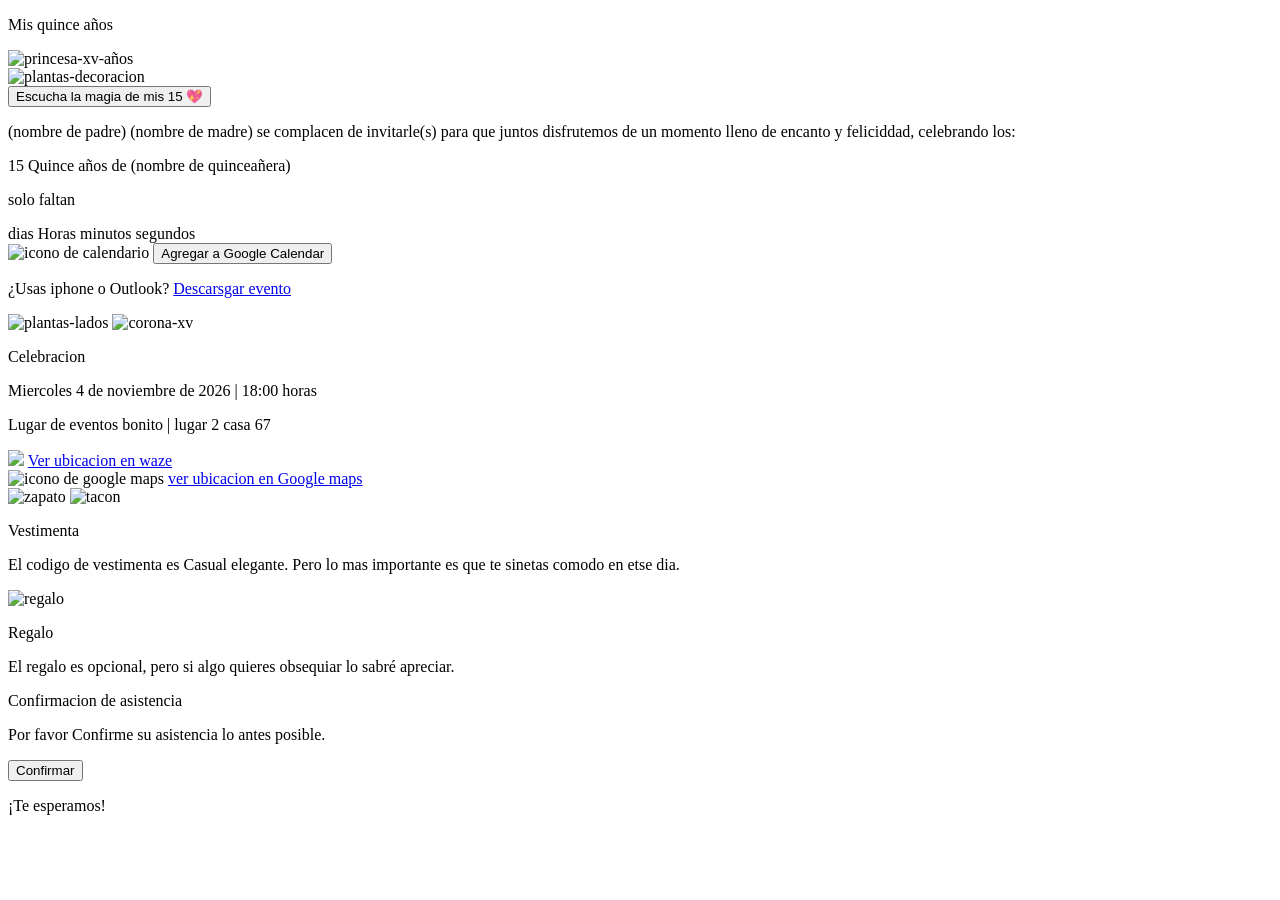
==== index.html @ 7b33ae93 "I created the HTML for the invitation" ====
<!DOCTYPE html>
<html lang="es">
  <head>
    <meta charset="UTF-8" />
    <meta name="viewport" content="width=device-width, initial-scale=1.0" />
    <link rel="stylesheet" href="style.css" />
    <title>XV años Ruby</title>
  </head>
  <body>
    <section class="sec-1">
      <p>Mis quince años</p>
      <div class="princesa-fondo">
        <img
          class="princesa"
          src="decoracion/princesa.png"
          alt="princesa-xv-años"
        />
      </div>
      <div class="plantas-sec1">
        <img
          class="planta"
          src="decoracion/plantas.png"
          alt="plantas-decoracion"
        />
      </div>

      <div class="audio">
        <audio id="audio">
          <source src="musica/audio-xv.mp3" type="audio/mpeg" />
          Tu navegador no soporta audio.
        </audio>
      </div>

      <div class="boton-audio">
        <button id="playBtn" type="button">
          Escucha la magia de mis 15 💖
        </button>
      </div>
      <div class="invitacion-texto">
        <p>
          (nombre de padre) (nombre de madre) se complacen de invitarle(s) para
          que juntos disfrutemos de un momento lleno de encanto y feliciddad,
          celebrando los:
        </p>
        <span class="numero-quince">15</span>
        <span class="texto-15">Quince años de</span>
        <span class="nombre-15">(nombre de quinceañera)</span>
      </div>
    </section>

    <section class="sec-2">
      <div id="contador">
        <p id="text-contador">solo faltan</p>
        <span id="dias"></span>dias <span id="horas"></span>Horas
        <span id="minutos"></span>minutos <span id="segundos"></span>segundos
      </div>

      <div class="agendar-calendario">
        <img
          class="icono-calendario"
          src="iconos/calendario.png"
          alt="icono de calendario"
        />
        <button id="googleBtn">Agregar a Google Calendar</button>
        <p class="alternativa">
          ¿Usas iphone o Outlook?
          <a href="javascript:void(0)" id="icsLink">Descarsgar evento</a>
        </p>
      </div>
    </section>
    <section class="sec-3">
      <img
        class="plantas-decoracion-lados"
        src="decoracion/plantas-decoracion-lados.png"
        alt="plantas-lados"
      />
      <img class="corona-xv" src="decoracion/corona-xv.png" alt="corona-xv" />
      <p class="celebracion-text">Celebracion</p>
      <p class="fecha">Miercoles 4 de noviembre de 2026 | 18:00 horas</p>
      <p class="ubicacion">
        Lugar de eventos bonito |<span class="direccion"> lugar 2 casa 67</span>
      </p>
      <div class="boton-ver-waze">
        <img src="iconos/waze.png" icono-waze />
        <a
          href="https://ul.waze.com/ul?place=ChIJjQOkNgCniYURcY81-5Oy3-Y&ll=14.52145180%2C-90.56431440&navigate=yes&utm_campaign=default&utm_source=waze_website&utm_medium=lm_share_location"
          target="_blank"
          >Ver ubicacion en waze</a
        >
      </div>

      <div class="boton-ver-googlemaps">
        <img src="iconos/google-maps.png" alt="icono de google maps" />
        <a href="https://maps.app.goo.gl/mKpEXmutzBVSJcwZ9" target="_blank"
          >ver ubicacion en Google maps</a
        >
      </div>
    </section>
    <section class="sec-4">
      <img class="zapato" src="decoracion/zapato.png" alt="zapato" />
      <img class="tacon" src="decoracion/tacon.png" alt="tacon" />
      <div class="vestimenta">
        <p class="titulo-vestimenta">Vestimenta</p>
        <p class="codigo-vestimenta">
          El codigo de vestimenta es
          <span class="resaltar-vestimenta">Casual elegante.</span> Pero lo mas
          importante es que te sinetas comodo en etse dia.
        </p>
      </div>
    </section>
    <section class="sec-5">
      <img class="img-regalo" src="decoracion/regalo.png" alt="regalo" />
      <p class="titulo-regalo">Regalo</p>
      <p class="txt-regalo">
        El regalo es opcional, pero si algo quieres obsequiar lo sabré apreciar.
      </p>
    </section>
    <section class="sec-6">
      <p class="titulo-confirmacion">Confirmacion de asistencia</p>
      <p class="txt-confirmacion">
        Por favor Confirme su asistencia lo antes posible.
      </p>
      <button id="boton-confirmacion" type="submit">Confirmar</button>
    </section>
    <section class="sec-7">
      <p class="despedida">¡Te esperamos!</p>
    </section>
    <script src="script.js"></script>
  </body>
</html>
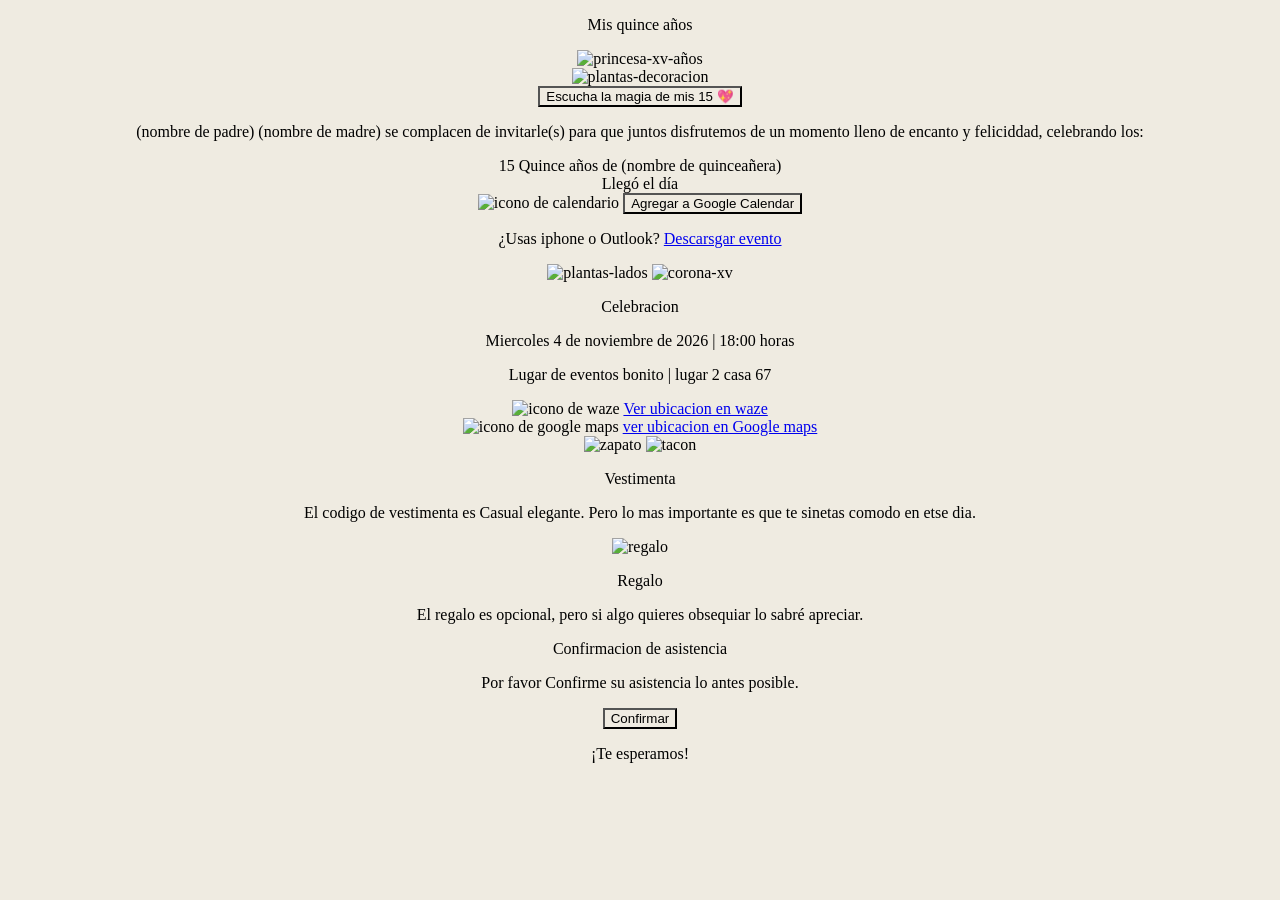
==== commit e0dacae9: "Move project to the root directory" ====
--- a/index.html
+++ b/index.html
@@ -26,7 +26,10 @@
 
       <div class="audio">
         <audio id="audio">
-          <source src="musica/audio-xv.mp3" type="audio/mpeg" />
+          <source
+            src="Invitacion-a-mis-15/"
+            type="audio/mpeg"
+          />
           Tu navegador no soporta audio.
         </audio>
       </div>
@@ -58,7 +61,7 @@
       <div class="agendar-calendario">
         <img
           class="icono-calendario"
-          src="iconos/calendario.png"
+          src="Invitacion-a-mis-15/iconos/calendario.png"
           alt="icono de calendario"
         />
         <button id="googleBtn">Agregar a Google Calendar</button>
@@ -81,7 +84,7 @@
         Lugar de eventos bonito |<span class="direccion"> lugar 2 casa 67</span>
       </p>
       <div class="boton-ver-waze">
-        <img src="iconos/waze.png" icono-waze />
+        <img src="Invitacion-a-mis-15/iconos/waze.png" alt="icono de waze" />
         <a
           href="https://ul.waze.com/ul?place=ChIJjQOkNgCniYURcY81-5Oy3-Y&ll=14.52145180%2C-90.56431440&navigate=yes&utm_campaign=default&utm_source=waze_website&utm_medium=lm_share_location"
           target="_blank"
@@ -90,7 +93,10 @@
       </div>
 
       <div class="boton-ver-googlemaps">
-        <img src="iconos/google-maps.png" alt="icono de google maps" />
+        <img
+          src="Invitacion-a-mis-15/iconos/google-maps.png"
+          alt="icono de google maps"
+        />
         <a href="https://maps.app.goo.gl/mKpEXmutzBVSJcwZ9" target="_blank"
           >ver ubicacion en Google maps</a
         >
--- a/style.css
+++ b/style.css
@@ -0,0 +1,24 @@
+* {
+  background-color: #efebe1;
+}
+.planta {
+  width: 300px;
+}
+.princesa {
+  width: 300px;
+}
+* {
+  text-align: center;
+}
+
+.icono-calendario {
+  width: 20px;
+}
+
+.plantas-decoracion-lados {
+  width: 300px;
+}
+
+.corona-xv {
+  width: 100px;
+}
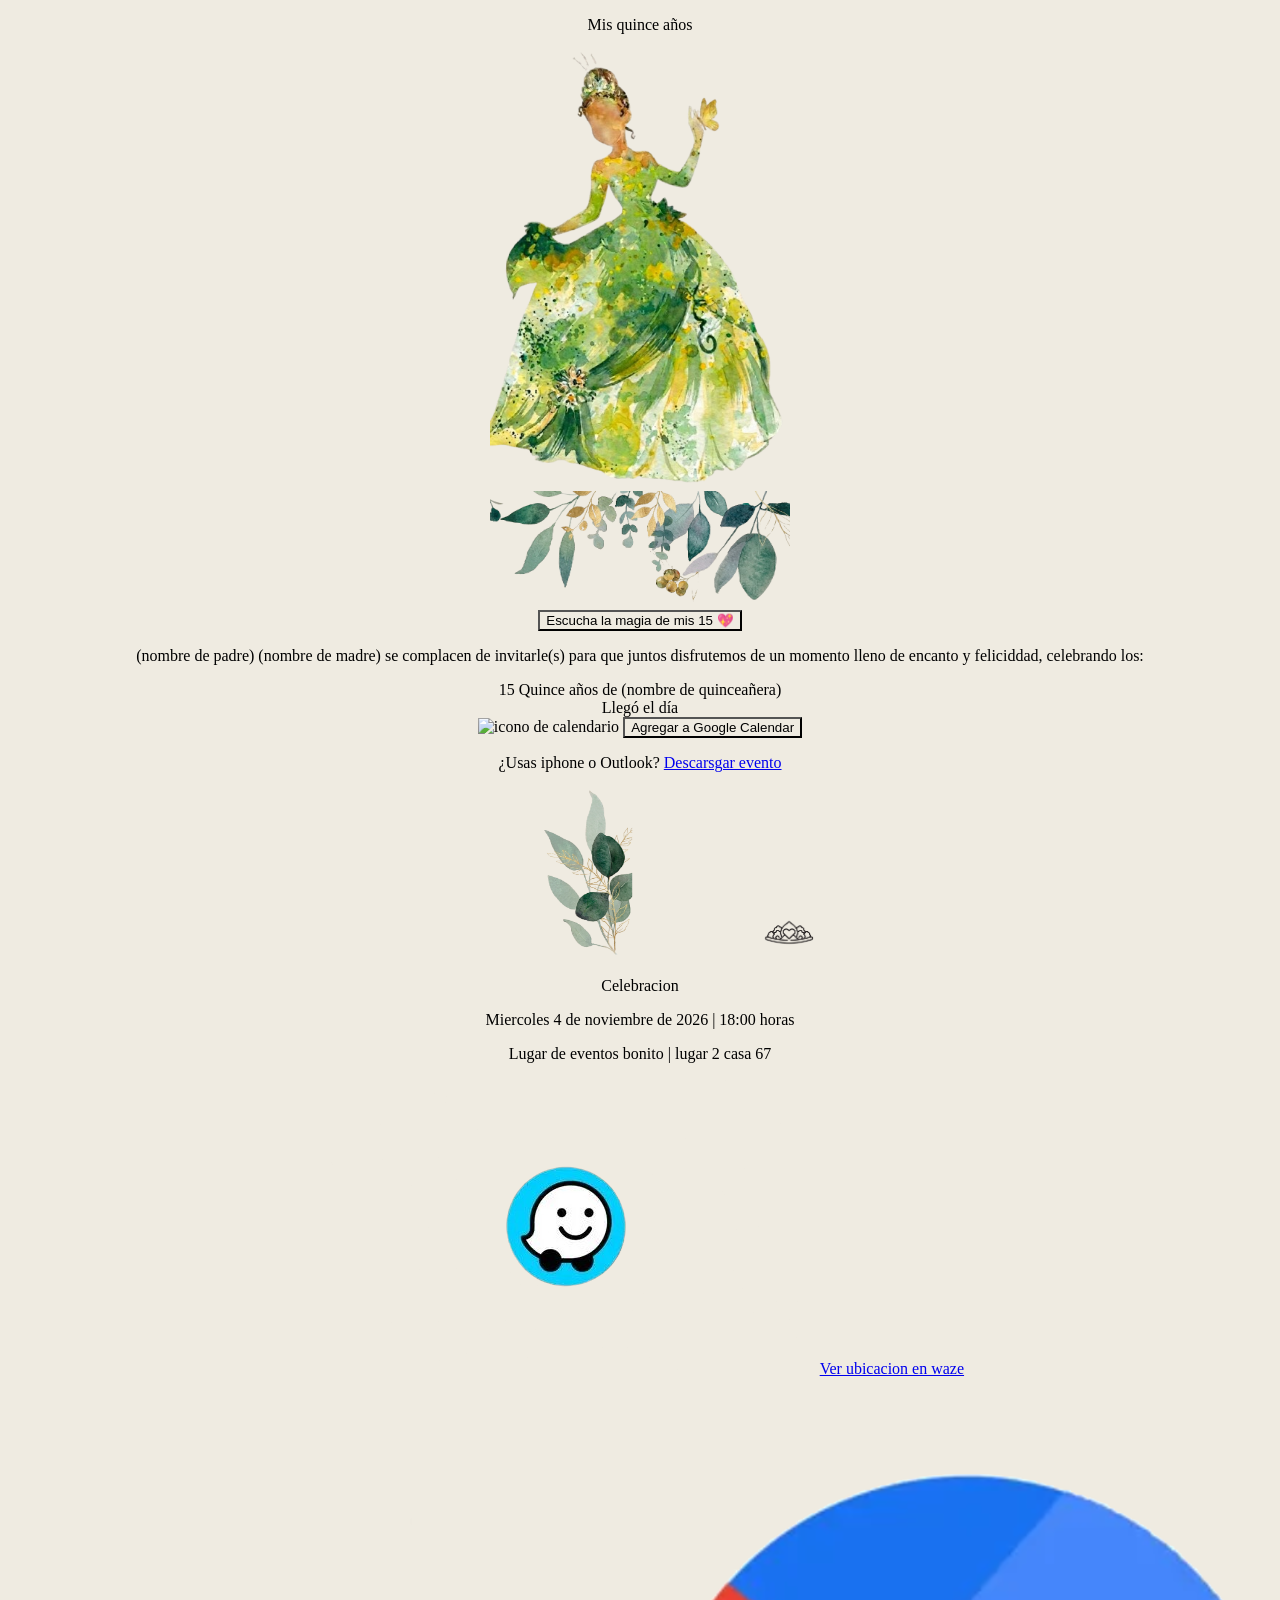
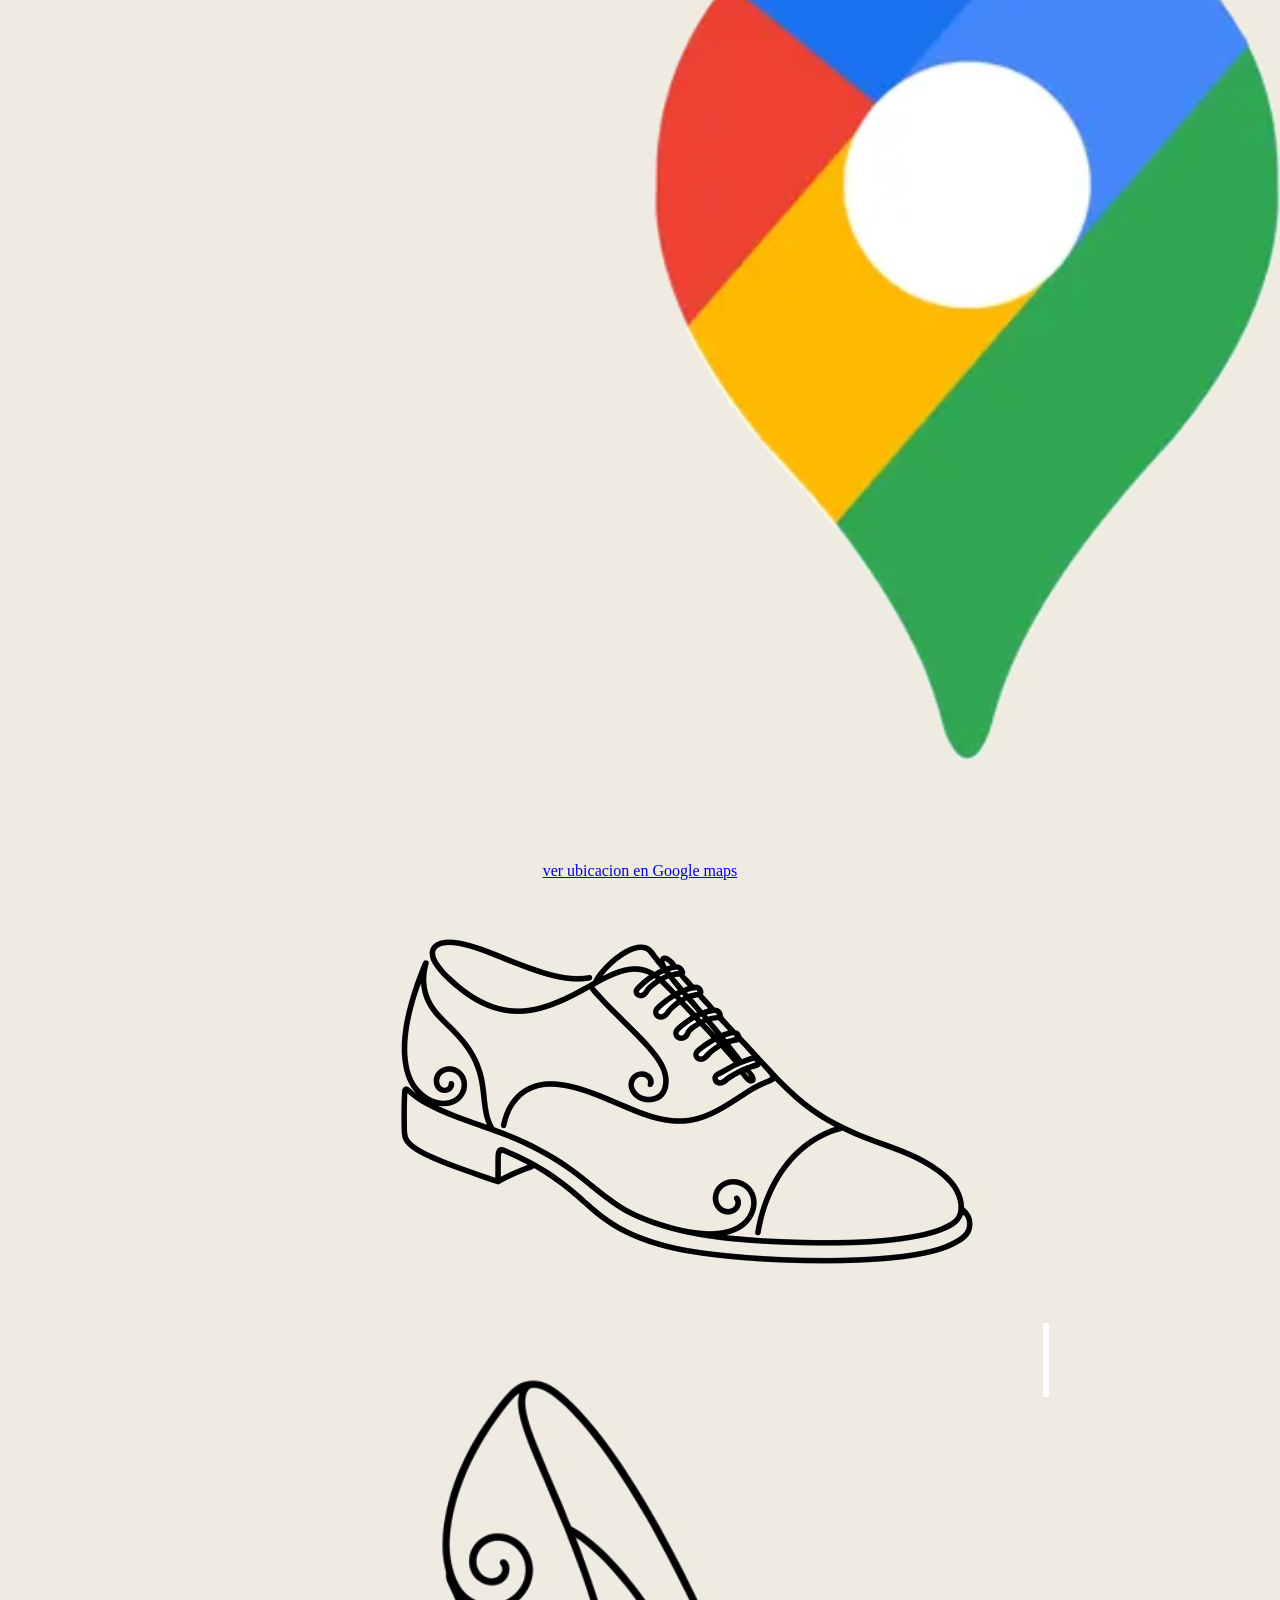
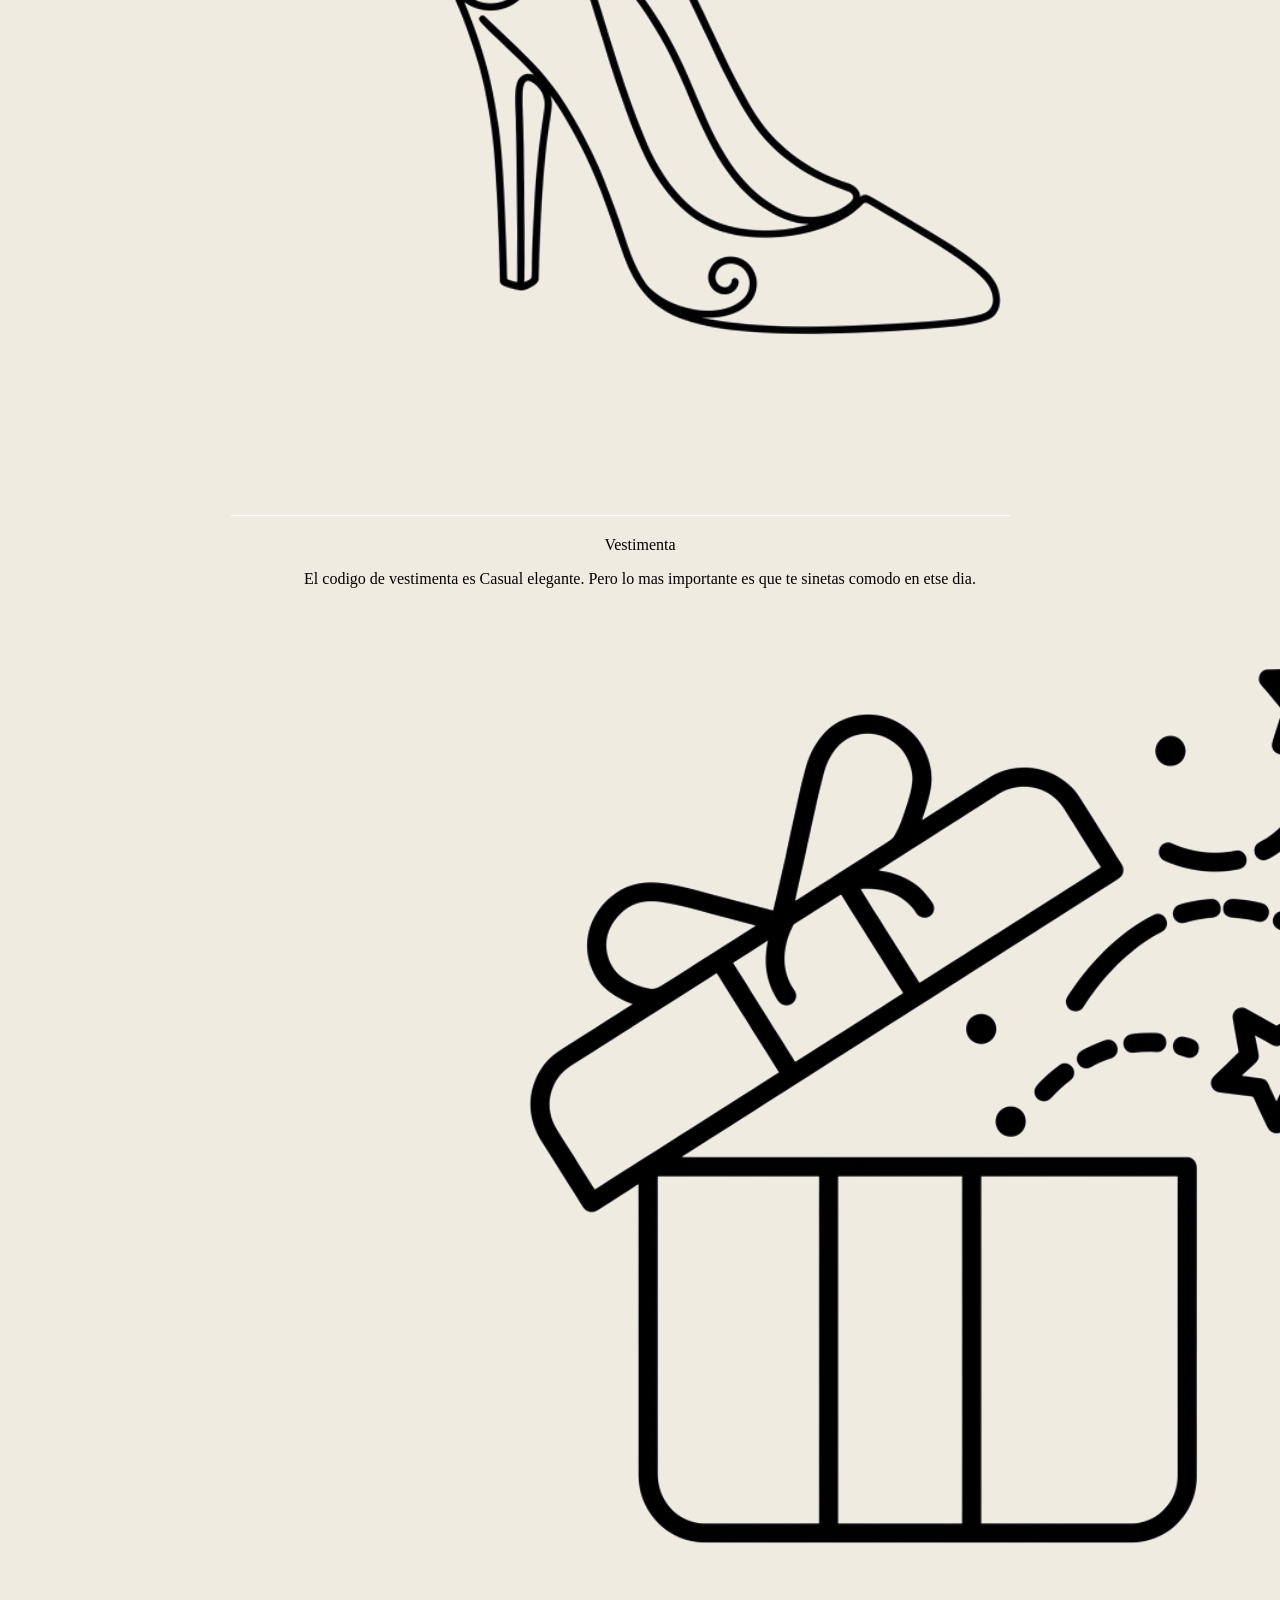
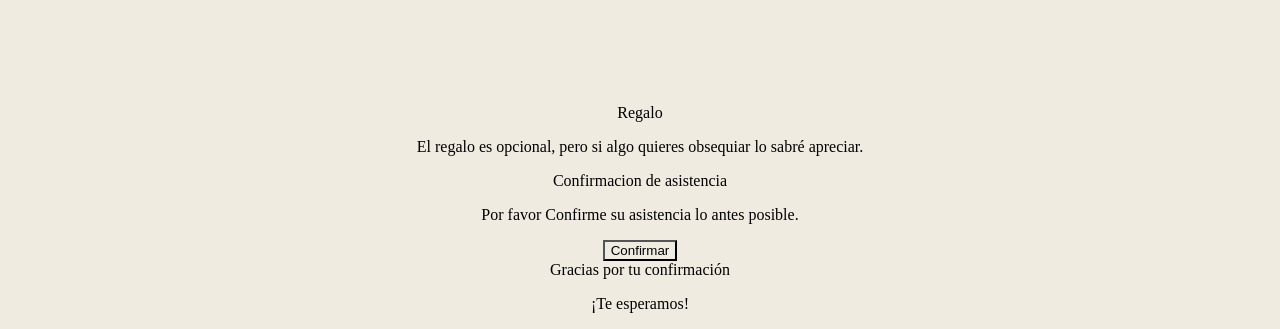
==== commit b21d06f2: "add Open Graph meta tags for social sharing preview" ====
--- a/index.html
+++ b/index.html
@@ -5,6 +5,20 @@
     <meta name="viewport" content="width=device-width, initial-scale=1.0" />
     <link rel="stylesheet" href="style.css" />
     <title>XV años Ruby</title>
+    <meta property="og:title" content="Mis 15 - Estás Invitado" />
+    <meta
+      property="og:description"
+      content="Acompáñame a celebrar este día especial. Confirma tu asistencia aquí."
+    />
+    <meta
+      property="og:image"
+      content="https://yimix-dev.github.io/Invitacion-a-mis-15/img/preview.jpg?v=1"
+    />
+    <meta
+      property="og:url"
+      content="https://yimix-dev.github.io/Invitacion-a-mis-15/"
+    />
+    <meta property="og:type" content="website" />
   </head>
   <body>
     <section class="sec-1">
@@ -12,24 +26,21 @@
       <div class="princesa-fondo">
         <img
           class="princesa"
-          src="decoracion/princesa.png"
+          src="img/decoracion/princesa.png"
           alt="princesa-xv-años"
         />
       </div>
       <div class="plantas-sec1">
         <img
           class="planta"
-          src="decoracion/plantas.png"
+          src="img/decoracion/plantas.png"
           alt="plantas-decoracion"
         />
       </div>
 
       <div class="audio">
         <audio id="audio">
-          <source
-            src="Invitacion-a-mis-15/"
-            type="audio/mpeg"
-          />
+          <source src="musica/audio-xv.mp3" type="audio/mpeg" />
           Tu navegador no soporta audio.
         </audio>
       </div>
@@ -61,7 +72,7 @@
       <div class="agendar-calendario">
         <img
           class="icono-calendario"
-          src="Invitacion-a-mis-15/iconos/calendario.png"
+          src|="img/iconos/calendario.png"
           alt="icono de calendario"
         />
         <button id="googleBtn">Agregar a Google Calendar</button>
@@ -74,17 +85,21 @@
     <section class="sec-3">
       <img
         class="plantas-decoracion-lados"
-        src="decoracion/plantas-decoracion-lados.png"
+        src="img/decoracion/plantas-decoracion-lados.png"
         alt="plantas-lados"
       />
-      <img class="corona-xv" src="decoracion/corona-xv.png" alt="corona-xv" />
+      <img
+        class="corona-xv"
+        src="img/decoracion/corona-xv.png"
+        alt="corona-xv"
+      />
       <p class="celebracion-text">Celebracion</p>
       <p class="fecha">Miercoles 4 de noviembre de 2026 | 18:00 horas</p>
       <p class="ubicacion">
         Lugar de eventos bonito |<span class="direccion"> lugar 2 casa 67</span>
       </p>
       <div class="boton-ver-waze">
-        <img src="Invitacion-a-mis-15/iconos/waze.png" alt="icono de waze" />
+        <img src="img/iconos/waze.png" alt="icono de waze" />
         <a
           href="https://ul.waze.com/ul?place=ChIJjQOkNgCniYURcY81-5Oy3-Y&ll=14.52145180%2C-90.56431440&navigate=yes&utm_campaign=default&utm_source=waze_website&utm_medium=lm_share_location"
           target="_blank"
@@ -93,18 +108,15 @@
       </div>
 
       <div class="boton-ver-googlemaps">
-        <img
-          src="Invitacion-a-mis-15/iconos/google-maps.png"
-          alt="icono de google maps"
-        />
+        <img src="img/iconos/google-maps.png" alt="icono de google maps" />
         <a href="https://maps.app.goo.gl/mKpEXmutzBVSJcwZ9" target="_blank"
           >ver ubicacion en Google maps</a
         >
       </div>
     </section>
     <section class="sec-4">
-      <img class="zapato" src="decoracion/zapato.png" alt="zapato" />
-      <img class="tacon" src="decoracion/tacon.png" alt="tacon" />
+      <img class="zapato" src="img/decoracion/zapato.png" alt="zapato" />
+      <img class="tacon" src="img/decoracion/tacon.png" alt="tacon" />
       <div class="vestimenta">
         <p class="titulo-vestimenta">Vestimenta</p>
         <p class="codigo-vestimenta">
@@ -115,7 +127,7 @@
       </div>
     </section>
     <section class="sec-5">
-      <img class="img-regalo" src="decoracion/regalo.png" alt="regalo" />
+      <img class="img-regalo" src="img/decoracion/regalo.png" alt="regalo" />
       <p class="titulo-regalo">Regalo</p>
       <p class="txt-regalo">
         El regalo es opcional, pero si algo quieres obsequiar lo sabré apreciar.
@@ -127,6 +139,7 @@
         Por favor Confirme su asistencia lo antes posible.
       </p>
       <button id="boton-confirmacion" type="submit">Confirmar</button>
+      <div id="mensaje" class="mensaje">Gracias por tu confirmación</div>
     </section>
     <section class="sec-7">
       <p class="despedida">¡Te esperamos!</p>
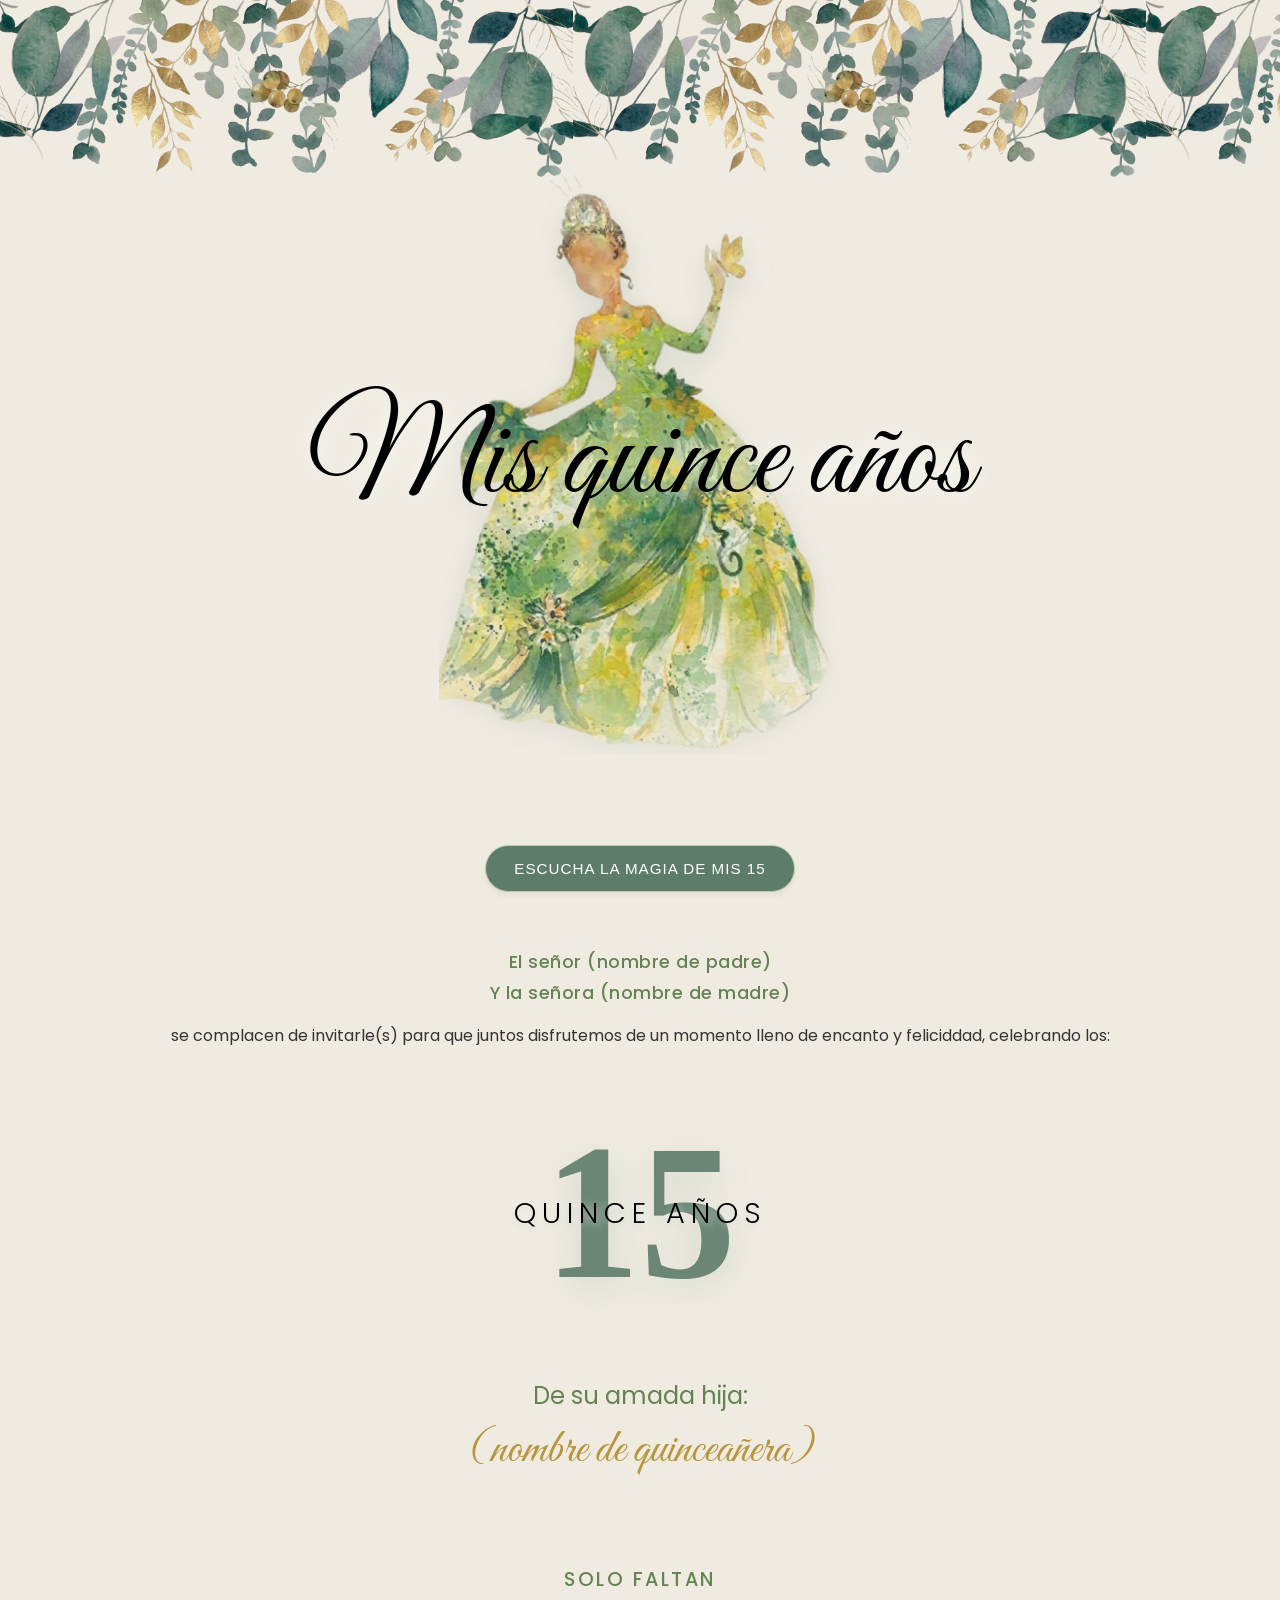
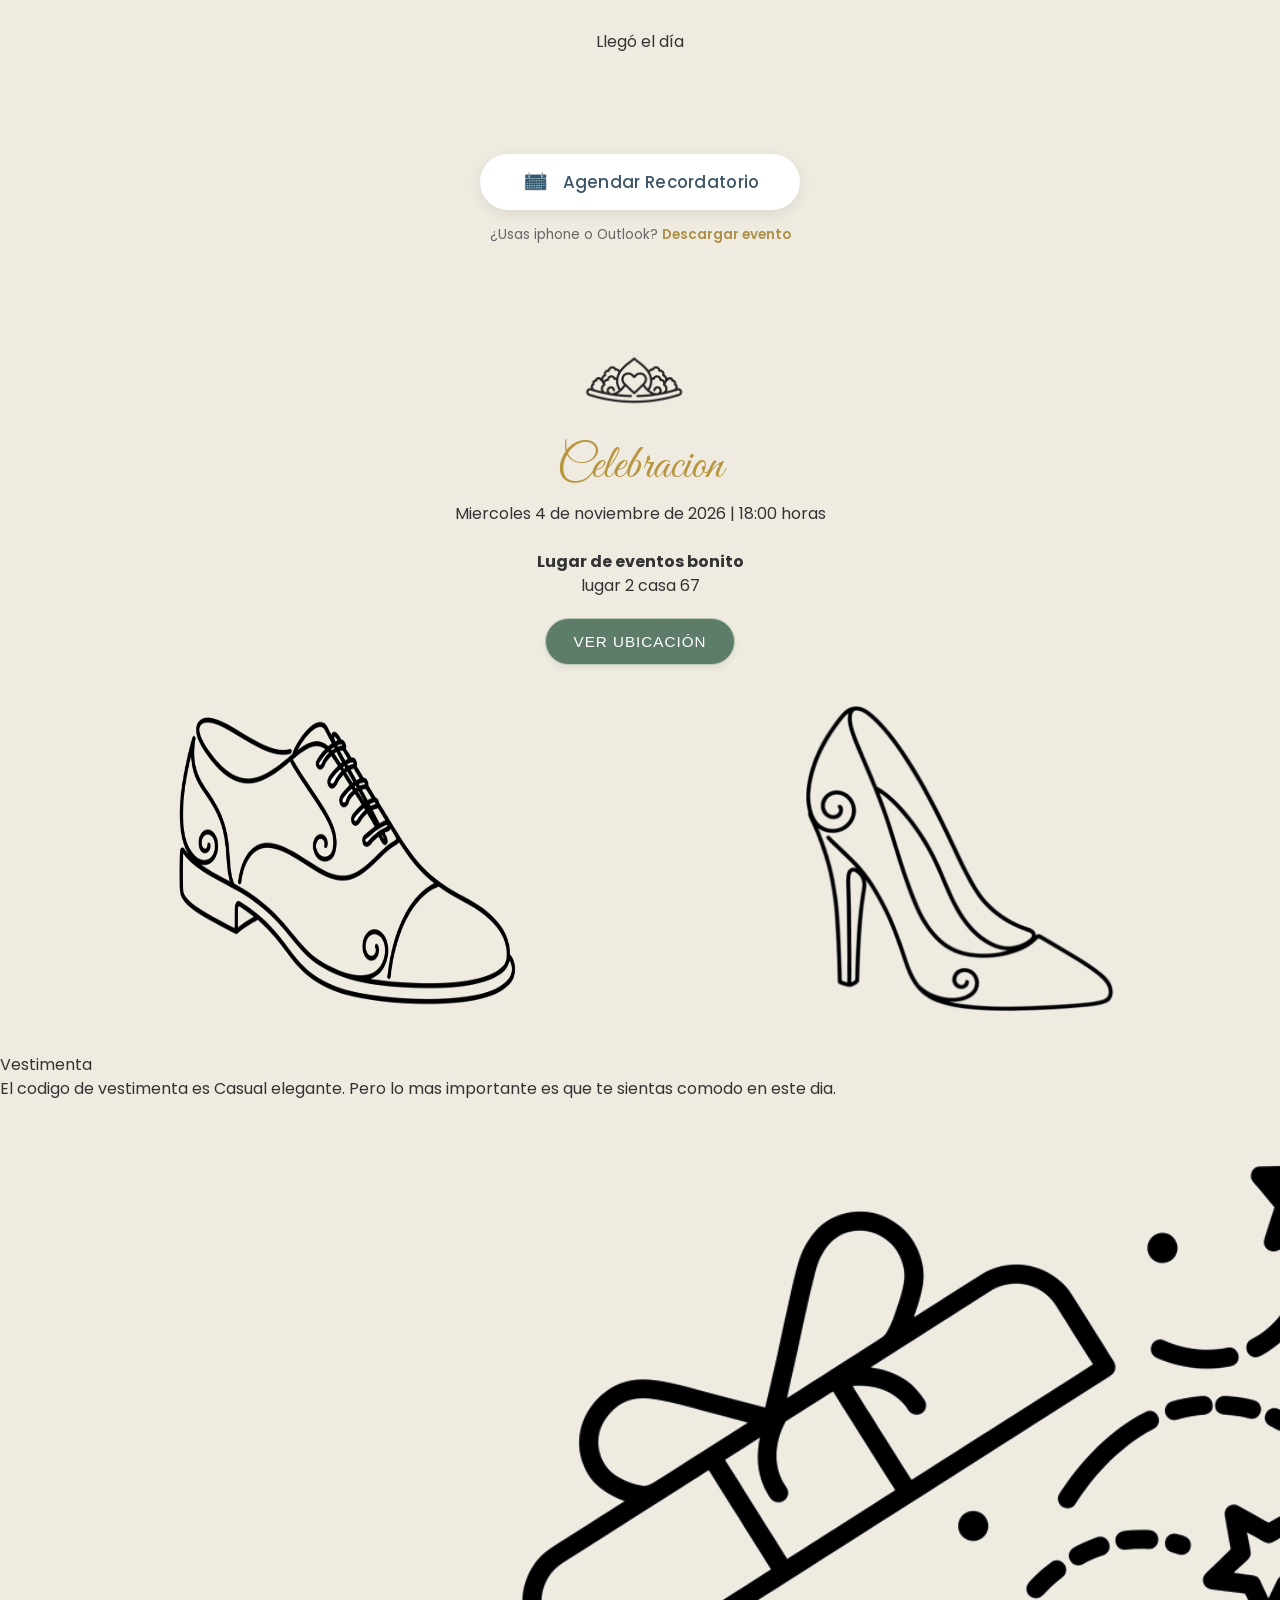
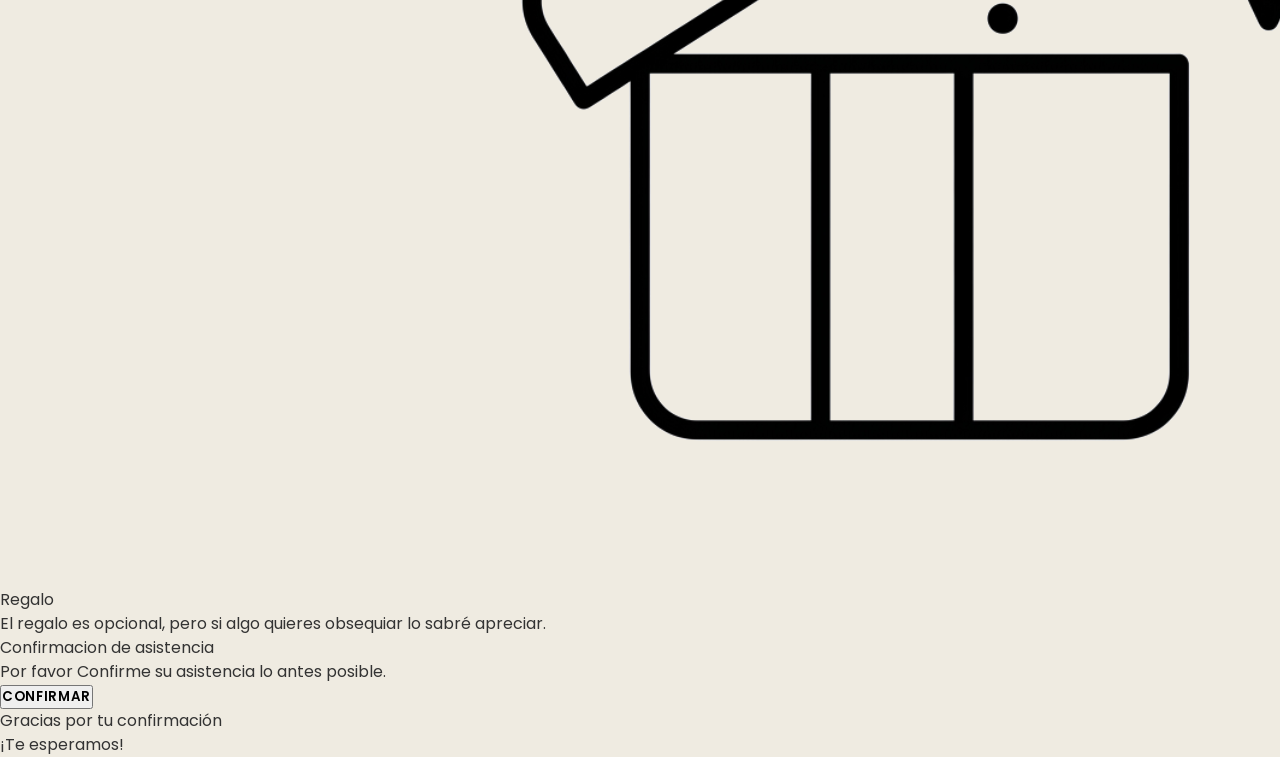
==== commit 77a38bae: "backup before responsive refactor" ====
--- a/index.html
+++ b/index.html
@@ -2,7 +2,8 @@
 <html lang="es">
   <head>
     <meta charset="UTF-8" />
-    <meta name="viewport" content="width=device-width, initial-scale=1.0" />
+    <meta name="viewport" content="width=device-width, initial-scale=1.0"
+    maximum-scale=1.0, user-scalable=no" />
     <link rel="stylesheet" href="style.css" />
     <title>XV años Ruby</title>
     <meta property="og:title" content="Mis 15 - Estás Invitado" />
@@ -19,75 +20,109 @@
       content="https://yimix-dev.github.io/Invitacion-a-mis-15/"
     />
     <meta property="og:type" content="website" />
+    <link rel="preconnect" href="https://fonts.googleapis.com" />
+    <link rel="preconnect" href="https://fonts.gstatic.com" crossorigin />
+    <link
+      href="https://fonts.googleapis.com/css2?family=Poppins:wght@300;400;600;700&display=swap"
+      rel="stylesheet"
+    />
   </head>
   <body>
     <section class="sec-1">
-      <p>Mis quince años</p>
-      <div class="princesa-fondo">
+      <div class="inicio-planta">
+        <img
+          class="planta"
+          src="img/decoracion/plantas-pc.png"
+          alt="plantas-decoracion"
+        />
+      </div>
+      <div class="contenedor-hero">
         <img
           class="princesa"
           src="img/decoracion/princesa.png"
           alt="princesa-xv-años"
         />
-      </div>
-      <div class="plantas-sec1">
-        <img
-          class="planta"
-          src="img/decoracion/plantas.png"
-          alt="plantas-decoracion"
-        />
+        <p class="titulo-global"><span>Mis quince años</span></p>
       </div>
 
-      <div class="audio">
+      <div class="audio-container">
         <audio id="audio">
           <source src="musica/audio-xv.mp3" type="audio/mpeg" />
           Tu navegador no soporta audio.
         </audio>
-      </div>
 
-      <div class="boton-audio">
-        <button id="playBtn" type="button">
-          Escucha la magia de mis 15 💖
+        <button id="playBtn" class="minimal-btn">
+          Escucha la magia de mis 15
         </button>
       </div>
       <div class="invitacion-texto">
-        <p>
-          (nombre de padre) (nombre de madre) se complacen de invitarle(s) para
-          que juntos disfrutemos de un momento lleno de encanto y feliciddad,
-          celebrando los:
+        <div class="padres-container">
+          <p class="nombre-padre">El señor (nombre de padre)</p>
+          <p class="nombre-madre">Y la señora (nombre de madre)</p>
+        </div>
+        <p class="inv-text">
+          se complacen de invitarle(s) para que juntos disfrutemos de un momento
+          lleno de encanto y feliciddad, celebrando los:
         </p>
-        <span class="numero-quince">15</span>
-        <span class="texto-15">Quince años de</span>
-        <span class="nombre-15">(nombre de quinceañera)</span>
+        <div class="caja-15">
+          <p class="numero-quince">15</p>
+          <p class="texto-15">Quince años</p>
+        </div>
+        <p class="conector-inv">De su amada hija:</p>
+        <p class="nombre-15">(nombre de quinceañera)</p>
       </div>
     </section>
 
     <section class="sec-2">
-      <div id="contador">
+      <section class="sec-2">
         <p id="text-contador">solo faltan</p>
-        <span id="dias"></span>dias <span id="horas"></span>Horas
-        <span id="minutos"></span>minutos <span id="segundos"></span>segundos
-      </div>
+
+        <div id="contador">
+          <div class="bloque-tiempo">
+            <span id="dias"></span>
+            <small class="dias">dias</small>
+          </div>
+
+          <div class="bloque-tiempo">
+            <span id="horas"></span>
+            <small class="horas">Horas</small>
+          </div>
+
+          <div class="bloque-tiempo">
+            <span id="minutos"></span>
+            <small class="minutos">minutos</small>
+          </div>
+
+          <div class="bloque-tiempo">
+            <span id="segundos"></span>
+            <small class="segundos">segundos</small>
+          </div>
+        </div>
+      </section>
 
       <div class="agendar-calendario">
-        <img
-          class="icono-calendario"
-          src|="img/iconos/calendario.png"
-          alt="icono de calendario"
-        />
-        <button id="googleBtn">Agregar a Google Calendar</button>
+        <button id="googleBtn">
+          <img
+            src="img/iconos/calendario.png"
+            alt="icono de calendario"
+            class="icono-dentro-btn"
+          />
+          Agendar Recordatorio
+        </button>
         <p class="alternativa">
           ¿Usas iphone o Outlook?
-          <a href="javascript:void(0)" id="icsLink">Descarsgar evento</a>
+          <a href="javascript:void(0)" id="icsLink">Descargar evento</a>
         </p>
       </div>
     </section>
     <section class="sec-3">
-      <img
-        class="plantas-decoracion-lados"
-        src="img/decoracion/plantas-decoracion-lados.png"
-        alt="plantas-lados"
-      />
+      <!-- <div class="planta-ladito">
+        <img
+          class="plantas-decoracion-lados"
+          src="img/decoracion/plantas-decoracion-lados.png"
+          alt="plantas-lados"
+        />
+      </div> -->
       <img
         class="corona-xv"
         src="img/decoracion/corona-xv.png"
@@ -95,34 +130,49 @@
       />
       <p class="celebracion-text">Celebracion</p>
       <p class="fecha">Miercoles 4 de noviembre de 2026 | 18:00 horas</p>
-      <p class="ubicacion">
-        Lugar de eventos bonito |<span class="direccion"> lugar 2 casa 67</span>
-      </p>
-      <div class="boton-ver-waze">
-        <img src="img/iconos/waze.png" alt="icono de waze" />
-        <a
-          href="https://ul.waze.com/ul?place=ChIJjQOkNgCniYURcY81-5Oy3-Y&ll=14.52145180%2C-90.56431440&navigate=yes&utm_campaign=default&utm_source=waze_website&utm_medium=lm_share_location"
-          target="_blank"
-          >Ver ubicacion en waze</a
-        >
+      <div class="lugar">
+        <p class="ubicacion">Lugar de eventos bonito</p>
+        <p class="direccion">lugar 2 casa 67</p>
       </div>
+      <div class="contenedor-ubication">
+        <div class="contenedor-ubicacion">
+          <div class="menu-wrapper">
+            <button class="minimal-btn" id="btnUbicacion">Ver Ubicación</button>
 
-      <div class="boton-ver-googlemaps">
-        <img src="img/iconos/google-maps.png" alt="icono de google maps" />
-        <a href="https://maps.app.goo.gl/mKpEXmutzBVSJcwZ9" target="_blank"
-          >ver ubicacion en Google maps</a
-        >
+            <div id="opciones-mapas" class="ver-ubica">
+              <a
+                href="https://ul.waze.com/ul?venue_id=176554129.1765672363.512874&overview=yes&utm_campaign=default&utm_source=waze_website&utm_medium=lm_share_location"
+                target="_blank"
+                class="boton-opcion"
+              >
+                <img src="img/iconos/waze.png" alt="Waze" />
+                <span>Waze</span>
+              </a>
+              <a
+                href="https://maps.app.goo.gl/AWffqRcRPrHgx5Xt8"
+                target="_blank"
+                class="boton-opcion"
+              >
+                <img src="img/iconos/google-maps.png" alt="Maps" />
+                <span>Maps</span>
+              </a>
+            </div>
+          </div>
+        </div>
+        <!-- aqui -->
       </div>
     </section>
     <section class="sec-4">
-      <img class="zapato" src="img/decoracion/zapato.png" alt="zapato" />
-      <img class="tacon" src="img/decoracion/tacon.png" alt="tacon" />
+      <div class="iconos-vest">
+        <img class="zapato" src="img/decoracion/zapato.png" alt="zapato" />
+        <img class="tacon" src="img/decoracion/tacon.png" alt="tacon" />
+      </div>
       <div class="vestimenta">
         <p class="titulo-vestimenta">Vestimenta</p>
         <p class="codigo-vestimenta">
           El codigo de vestimenta es
           <span class="resaltar-vestimenta">Casual elegante.</span> Pero lo mas
-          importante es que te sinetas comodo en etse dia.
+          importante es que te sientas comodo en este dia.
         </p>
       </div>
     </section>
--- a/style.css
+++ b/style.css
@@ -1,24 +1,586 @@
+@import url("https://fonts.googleapis.com/css2?family=Great+Vibes&display=swap");
+
+/* 1. RESET Y CONFIGURACIÓN BASE */
 * {
+  margin: 0;
+  padding: 0;
+  box-sizing: border-box;
+}
+
+body {
+  margin: 0;
+  padding: 0;
+  font-family: "Poppins", sans-serif;
+  color: #333;
   background-color: #efebe1;
-}
+  line-height: 1.5;
+  overflow-x: hidden;
+}
+
+.inicio-planta {
+  width: 100vw;
+  position: relative;
+  left: 50%;
+  transform: translateX(-50%);
+  height: 180px;
+  background-image: url("img/decoracion/plantas-pc.png");
+  background-repeat: repeat-x;
+  background-position: top left;
+  background-size: auto 180px;
+}
+
 .planta {
-  width: 300px;
-}
+  display: none;
+}
+
+@media (max-width: 600px) {
+  .inicio-planta {
+    height: 120px;
+    background-size: auto 120px;
+  }
+}
+
+/* 3. BLOQUE HERO (PRINCESA + TEXTO) */
+.contenedor-hero {
+  position: relative;
+  width: 100%;
+  display: flex;
+  justify-content: center;
+  align-items: center;
+  margin-top: -10px;
+  margin-bottom: 50px;
+}
+
 .princesa {
-  width: 300px;
-}
-* {
-  text-align: center;
-}
-
-.icono-calendario {
-  width: 20px;
-}
-
-.plantas-decoracion-lados {
-  width: 300px;
-}
-
+  width: auto;
+  max-width: 85%;
+  max-height: 65vh;
+  object-fit: contain;
+  opacity: 0.8;
+  display: block;
+  z-index: 1;
+  margin: 0 auto;
+  -webkit-mask-image: radial-gradient(circle, black 60%, rgba(0, 0, 0, 0) 100%);
+  mask-image: radial-gradient(circle, black 60%, rgba(0, 0, 0, 0) 100%);
+  mix-blend-mode: multiply;
+  filter: drop-shadow(0 10px 15px rgba(93, 124, 106, 0.2));
+}
+
+.titulo-global {
+  position: absolute;
+  z-index: 10;
+  width: 100%;
+  text-align: center;
+  margin: 0;
+  pointer-events: none;
+  font-family: "Great Vibes", cursive;
+  font-size: clamp(3rem, 18vw, 8rem);
+  color: #000000;
+  line-height: 1.1;
+  filter: drop-shadow(0px 0px 12px rgba(255, 255, 255, 0.8));
+  background: none !important;
+  backdrop-filter: none !important;
+  -webkit-backdrop-filter: none !important;
+}
+
+/* 4. BOTÓN Y AUDIO */
+.audio-container {
+  display: flex;
+  justify-content: center;
+  align-items: center;
+  padding: 40px 0;
+  width: 100%;
+}
+
+#audio {
+  display: none;
+}
+
+.minimal-btn {
+  --accent-color: #648453;
+  --text-color: #ffffff;
+  --bg-color: #ffffff;
+  background-color: #5d7c6a;
+  color: var(--text-color);
+  border: 1px solid #bbcbb1;
+  padding: 14px 28px;
+  font-family: "Segoe UI", Roboto, Helvetica, Arial, sans-serif;
+  font-size: 0.95rem;
+  font-weight: 400;
+  letter-spacing: 1px;
+  border-radius: 30px;
+  cursor: pointer;
+  box-shadow: 0 4px 6px rgba(0, 0, 0, 0.05);
+  transition: all 0.4s cubic-bezier(0.25, 0.8, 0.25, 1);
+  outline: none;
+  text-transform: uppercase;
+}
+
+.minimal-btn:hover {
+  background-color: var(--bg-color);
+  border-color: var(--accent-color);
+  color: var(--text-color);
+  box-shadow: 0 6px 15px rgba(0, 0, 0, 0.1);
+  transform: translateY(-2px);
+}
+
+.minimal-btn:active {
+  transform: translateY(0);
+  box-shadow: 0 2px 4px rgba(0, 0, 0, 0.05);
+}
+
+/* 5. TIPOGRAFÍA GENERAL */
+.titulo-principal {
+  font-family: "Great Vibes", cursive;
+  font-size: clamp(3rem, 8vw, 6rem);
+}
+
+.nombre {
+  font-family: "Great Vibes", cursive;
+  font-size: clamp(2.5rem, 6vw, 4rem);
+}
+
+button {
+  font-family: "Poppins", sans-serif;
+  font-weight: 600;
+  letter-spacing: 0.05em;
+  text-transform: uppercase;
+}
+
+/* 6. TEXTOS Y CONTENEDORES DE LA INVITACIÓN */
+.padres-container {
+  display: flex;
+  flex-direction: column;
+  align-items: center;
+  gap: 10px;
+  margin: 20px 0;
+  width: 100%;
+}
+
+.nombre-padre,
+.nombre-madre {
+  text-align: center;
+  font-family: inherit;
+  font-size: 1.1rem;
+  font-weight: 500;
+  color: #648453;
+  letter-spacing: 0.5px;
+  line-height: 1.2;
+}
+
+.inv-text {
+  text-align: center;
+}
+
+.conector-inv {
+  text-align: center;
+  font-size: 1.5rem;
+  color: #648453;
+}
+
+.nombre-15 {
+  text-align: center;
+  font-size: 3rem;
+  color: #b8963f;
+  font-family: "Great Vibes", cursive;
+}
+
+/* 7. BLOQUE 15 AÑOS */
+.numero-15 {
+  text-align: center;
+}
+
+.caja-15 {
+  position: relative;
+  display: flex;
+  justify-content: center;
+  align-items: center;
+  height: 250px;
+  margin: 40px auto;
+  text-align: center;
+}
+
+.numero-quince {
+  margin: 0;
+  font-size: 12rem;
+  font-weight: 700;
+  color: #5d7c6a;
+  opacity: 0.9;
+  line-height: 1;
+  font-family: "Playfair Display", serif;
+  filter: drop-shadow(0 10px 20px rgba(93, 124, 106, 0.2));
+  user-select: none;
+}
+
+.texto-15 {
+  position: absolute;
+  margin: 0;
+  font-size: 1.8rem;
+  font-weight: 300;
+  color: #000000;
+  text-transform: uppercase;
+  letter-spacing: 6px;
+  text-shadow: 2px 2px 10px rgba(255, 255, 255, 0.8),
+    0 4px 6px rgba(0, 0, 0, 0.1);
+  z-index: 2;
+  pointer-events: none;
+}
+
+@media (max-width: 480px) {
+  .numero-quince {
+    font-size: 13rem;
+  }
+  .texto-15 {
+    font-size: 2.5rem;
+    letter-spacing: 4px;
+  }
+}
+
+/* 8. SECCIÓN CONTADOR */
+.sec-2 {
+  width: 100%;
+  display: flex;
+  flex-direction: column;
+  align-items: center;
+  justify-content: center;
+  margin: 30px auto;
+  padding: 10px;
+  box-sizing: border-box;
+}
+
+#text-contador {
+  width: 100%;
+  color: #648453;
+  text-transform: uppercase;
+  letter-spacing: 2.5px;
+  font-size: 1.2rem;
+  font-weight: 500;
+  margin: 0 0 15px 0;
+  text-align: center;
+}
+
+#contador {
+  display: flex;
+  flex-direction: row;
+  justify-content: center;
+  align-items: center;
+  flex-wrap: wrap;
+  gap: 8px;
+  padding: 20px;
+  text-align: center;
+  width: 100%;
+  max-width: 450px;
+}
+
+#contador .bloque-tiempo {
+  flex: 1;
+  background-color: #bbcbb1;
+  border-radius: 8px;
+  display: flex;
+  flex-direction: column;
+  justify-content: center;
+  align-items: center;
+  aspect-ratio: 1 / 1.15;
+  padding: 10px 5px;
+  box-sizing: border-box;
+  box-shadow: 0 4px 10px rgba(0, 0, 0, 0.05);
+  border: 1px solid rgba(100, 132, 83, 0.1);
+  transition: transform 0.3s ease;
+}
+
+#contador .bloque-tiempo:hover {
+  transform: translateY(-3px);
+}
+
+#dias,
+#horas,
+#minutos,
+#segundos {
+  color: #648453;
+  font-family: "Poppins", sans-serif;
+  font-size: 1.8rem;
+  font-weight: 700;
+  line-height: 1;
+  margin: 0 0 5px 0;
+}
+
+#contador .dias,
+#contador .horas,
+#contador .minutos,
+#contador .segundos {
+  color: #648453;
+  font-size: 0.6rem;
+  text-transform: uppercase;
+  font-weight: 600;
+  letter-spacing: 1px;
+  text-align: center;
+  margin: 0;
+}
+
+/* OPTIMIZACIÓN EXTREMA PARA MÓVILES */
+@media (max-width: 375px) {
+  #contador {
+    gap: 5px;
+  }
+  #dias,
+  #horas,
+  #minutos,
+  #segundos {
+    font-size: 1.4rem;
+  }
+  #contador small {
+    font-size: 0.5rem;
+    letter-spacing: 0.5px;
+  }
+}
+
+/* --- ESTILOS OPTIMIZADOS PARA EL BOTÓN DE AGENDAR --- */
+
+/* Contenedor principal para centrar el botón en la página */
+.agendar-calendario {
+  display: flex;
+  flex-direction: column;
+  align-items: center; /* Centra el botón y el texto alternativo */
+  justify-content: center;
+  width: 100%;
+  padding: 20px 0;
+  margin: 20px 0;
+}
+
+/* El Botón: Convertido en contenedor Flex para alinear icono y texto */
+#googleBtn {
+  /* 1. Reset de estilos nativos */
+  background: none;
+  border: none;
+  cursor: pointer;
+  font-family: inherit; /* Usa la fuente de tu proyecto */
+  padding: 0;
+
+  /* 2. Estilos visuales (Copia fiel del ejemplo) */
+  background-color: #ffffff; /* Fondo blanco */
+  color: #3e5667; /* Color de texto gris azulado oscuro */
+  border-radius: 30px; /* Bordes redondeados suaves */
+  box-shadow: 0 4px 15px rgba(0, 0, 0, 0.08); /* Sombra suave para elevación */
+
+  /* 3. Estructura y Tamaño (Ampliado) */
+  display: flex;
+  align-items: center; /* Centrado vertical de icono y texto */
+  justify-content: center; /* Centrado horizontal */
+  gap: 12px; /* Espacio exacto entre icono y texto */
+  width: 100%; /* Ocupa todo el ancho disponible del padre */
+  max-width: 320px; /* Ancho máximo para que no se vea gigante en PC */
+  min-height: 56px; /* Altura cómoda para tocar en móviles */
+  padding: 0 24px; /* Espaciado interno horizontal */
+
+  /* 4. Tipografía */
+  font-size: 1.05rem;
+  font-weight: 500;
+  text-transform: none; /* Mantener mayúsculas/minúsculas del HTML */
+  letter-spacing: 0.3px;
+
+  /* 5. Transición para hover */
+  transition: all 0.3s ease;
+}
+
+/* El Icono DENTRO del botón */
+#googleBtn .icono-dentro-btn {
+  width: 30px; /* Tamaño del icono */
+  height: 30px;
+  object-fit: contain;
+  /* Ajuste de color del icono si es necesario usando filtros (opcional) */
+  /* filter: opacity(0.8); */
+}
+
+/* Efectos Interactivos (Hover/Active) */
+#googleBtn:hover {
+  background-color: #f8f9fa; /* Cambio de fondo sutil */
+  box-shadow: 0 6px 20px rgba(0, 0, 0, 0.12); /* Sombra más pronunciada */
+  transform: translateY(-1px); /* Pequeña elevación */
+}
+
+#googleBtn:active {
+  transform: translateY(1px); /* Efecto de pulsado */
+  box-shadow: 0 2px 8px rgba(0, 0, 0, 0.05);
+}
+
+/* Estilos para el texto alternativo (se mantienen) */
+.alternativa {
+  margin-top: 15px;
+  font-size: 0.85rem;
+  color: #666;
+  text-align: center;
+}
+
+.alternativa a {
+  color: #ad9148; /* Tu color dorado para enlaces */
+  text-decoration: none;
+  font-weight: 600;
+}
+
+/* Estilo general (Celulares) */
 .corona-xv {
-  width: 100px;
-}
+  display: block;
+  margin: 0 auto;
+  width: 70%;
+  height: auto;
+}
+
+/* Para pantallas más grandes (Tablets/PC) */
+@media (min-width: 768px) {
+  .corona-xv {
+    width: 100%; /* Se hace más pequeña respecto al total de la pantalla */
+    max-width: 200px;
+  }
+}
+
+.celebracion-text {
+  text-align: center;
+  font-family: "Great Vibes", cursive;
+  font-size: 3rem;
+  color: #b8963f;
+}
+
+.fecha {
+  text-align: center;
+  font-size: 1rem;
+}
+
+.ubicacion {
+  margin-top: 1.5rem;
+  text-align: center;
+  font-weight: bold;
+}
+
+.direccion {
+  display: block;
+  text-align: center;
+}
+
+/* Contenedor centrado */
+.contenedor-ubicacion {
+  text-align: center;
+  margin-top: 20px;
+}
+
+/* Contenedor centrado */
+.contenedor-ubicacion {
+  text-align: center;
+  margin-top: 20px;
+}
+/* aqui */
+.minimal-btn {
+  --accent-color: #648453;
+  --text-color: #ffffff;
+  --bg-color: #ffffff;
+  background-color: #5d7c6a;
+  color: var(--text-color);
+  border: 1px solid #bbcbb1;
+  padding: 14px 28px;
+  font-family: "Segoe UI", Roboto, Helvetica, Arial, sans-serif;
+  font-size: 0.95rem;
+  font-weight: 400;
+  letter-spacing: 1px;
+  border-radius: 30px;
+  cursor: pointer;
+  box-shadow: 0 4px 6px rgba(0, 0, 0, 0.05);
+  transition: all 0.4s cubic-bezier(0.25, 0.8, 0.25, 1);
+  outline: none;
+  text-transform: uppercase;
+}
+
+/* ✅ Hover: fondo más claro pero letras siguen blancas */
+.minimal-btn:hover {
+  background-color: #6e9460;
+  border-color: var(--accent-color);
+  color: #ffffff; /* antes era var(--accent-color) → ahora siempre blanco */
+  box-shadow: 0 6px 15px rgba(0, 0, 0, 0.1);
+  transform: translateY(-2px);
+}
+
+.minimal-btn:active {
+  transform: translateY(0);
+  box-shadow: 0 2px 4px rgba(0, 0, 0, 0.05);
+}
+
+/* ── Wrapper posición relativa para el dropdown ── */
+.menu-wrapper {
+  position: relative;
+  display: inline-block;
+}
+
+/* ── Menú desplegable ── */
+.ver-ubica {
+  display: none;
+  position: absolute;
+  top: calc(100% + 10px);
+  left: 50%;
+  transform: translateX(-50%);
+  background-color: #ffffff;
+  border: 1px solid #d6e2cf;
+  border-radius: 16px;
+  box-shadow: 0 8px 24px rgba(0, 0, 0, 0.1);
+  padding: 10px;
+  gap: 10px;
+  flex-direction: row;
+  z-index: 100;
+  white-space: nowrap;
+  animation: fadeSlideDown 0.25s ease forwards;
+}
+
+.ver-ubica.abierto {
+  display: flex;
+}
+
+@keyframes fadeSlideDown {
+  from {
+    opacity: 0;
+    transform: translateX(-50%) translateY(-6px);
+  }
+  to {
+    opacity: 1;
+    transform: translateX(-50%) translateY(0);
+  }
+}
+
+/* ── Cada opción (Waze / Maps) ── */
+.boton-opcion {
+  display: flex;
+  flex-direction: column;
+  align-items: center;
+  gap: 6px;
+  padding: 12px 18px;
+  border-radius: 12px;
+  text-decoration: none;
+  color: #3d5a34;
+  font-family: "Segoe UI", Roboto, Helvetica, Arial, sans-serif;
+  font-size: 0.8rem;
+  font-weight: 500;
+  letter-spacing: 0.5px;
+  transition: background-color 0.2s ease, transform 0.2s ease;
+}
+
+.boton-opcion:hover {
+  background-color: #f0f5ec;
+  transform: translateY(-2px);
+}
+
+.boton-opcion img {
+  width: 36px;
+  height: 36px;
+  object-fit: contain;
+}
+
+.zapato,
+.tacon {
+  max-width: 400px;
+  height: auto;
+  margin: 0 auto;
+  @media (min-width) {
+  }
+}
+
+.iconos-vest {
+  display: flex;
+  margin: px;
+  gap: px;
+}
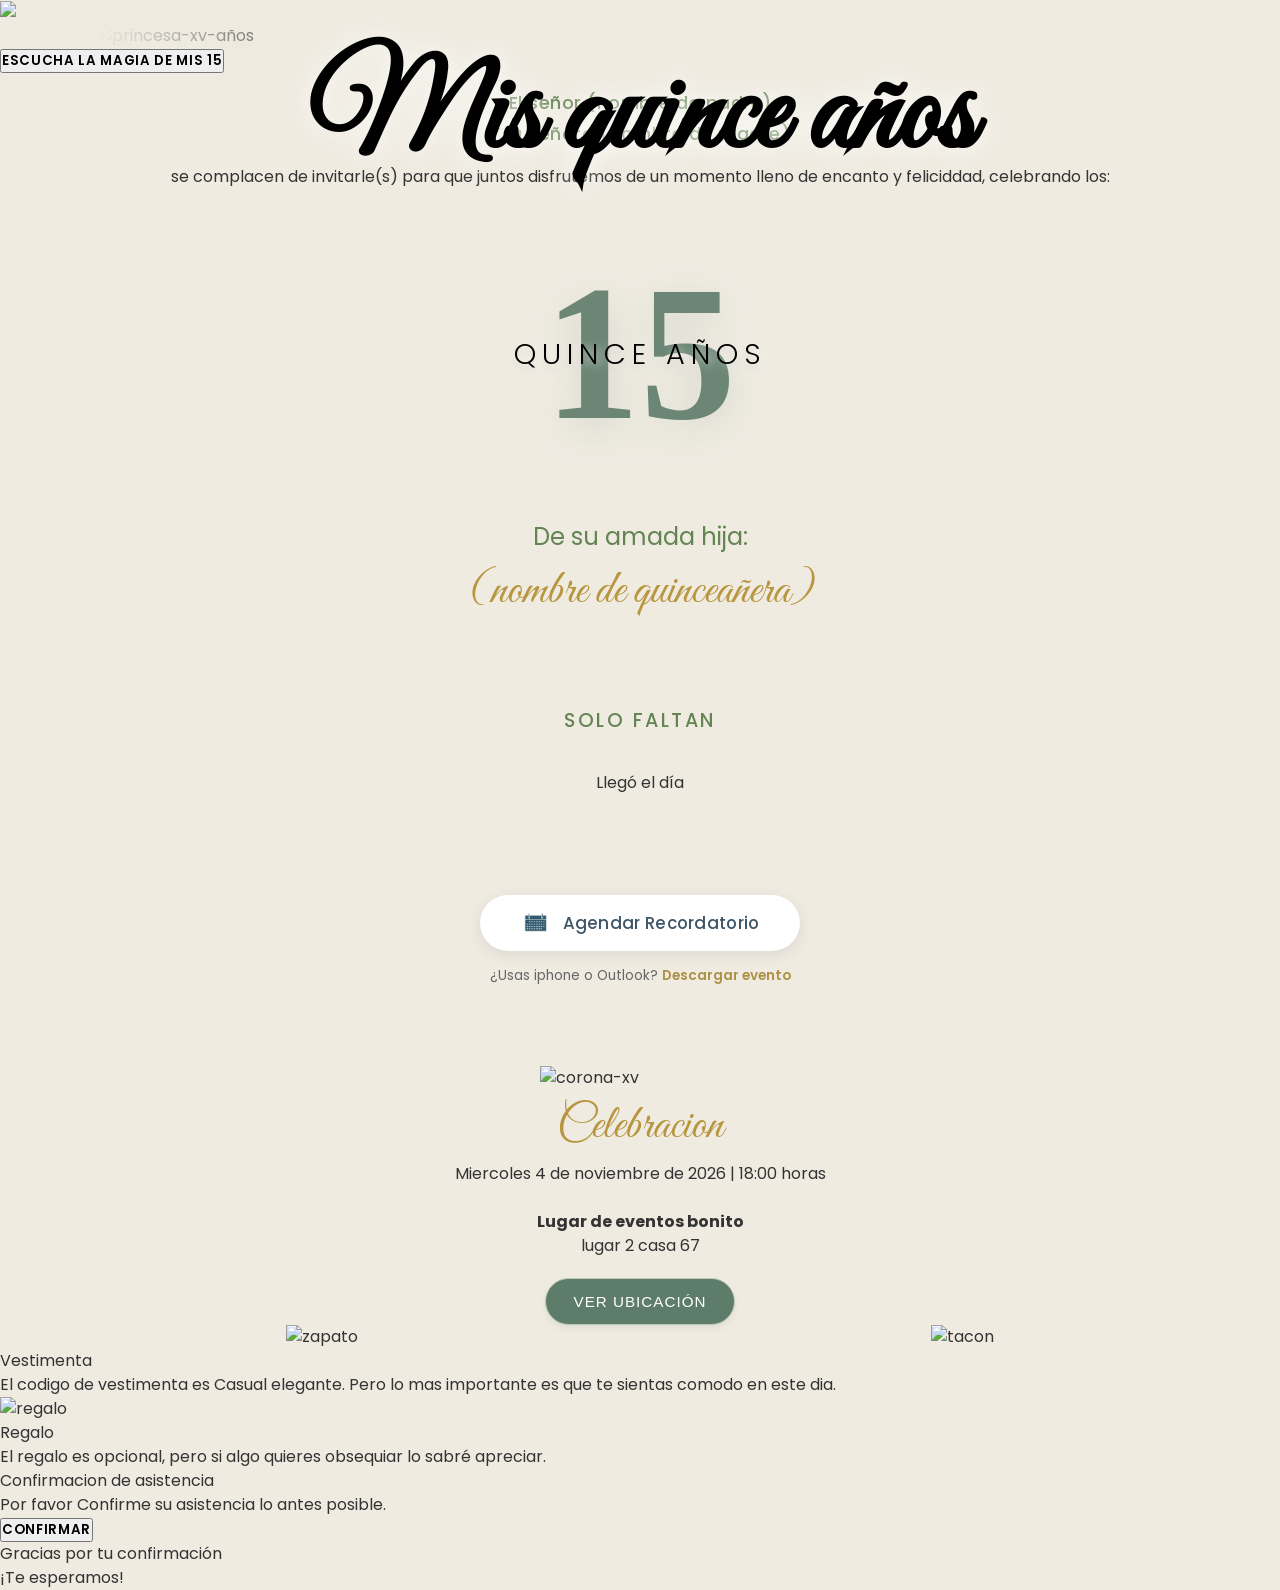
==== commit fcaa1065: "refactor: partial HTML restructuring up to audio section" ====
--- a/index.html
+++ b/index.html
@@ -2,8 +2,7 @@
 <html lang="es">
   <head>
     <meta charset="UTF-8" />
-    <meta name="viewport" content="width=device-width, initial-scale=1.0"
-    maximum-scale=1.0, user-scalable=no" />
+    <meta name="viewport" content="width=device-width, initial-scale=1.0" />
     <link rel="stylesheet" href="style.css" />
     <title>XV años Ruby</title>
     <meta property="og:title" content="Mis 15 - Estás Invitado" />
@@ -28,33 +27,30 @@
     />
   </head>
   <body>
-    <section class="sec-1">
-      <div class="inicio-planta">
-        <img
-          class="planta"
-          src="img/decoracion/plantas-pc.png"
-          alt="plantas-decoracion"
-        />
+    <section class="hero">
+      <div class="div-planta-superior-hero">
+        <img class="planta-superior-hero" src="img/decoracion/plantas-pc.png" />
       </div>
-      <div class="contenedor-hero">
+
+      <div class="contenedor-imagen-h1">
         <img
           class="princesa"
           src="img/decoracion/princesa.png"
           alt="princesa-xv-años"
         />
-        <p class="titulo-global"><span>Mis quince años</span></p>
+        <h1 class="titulo-global">Mis quince años</h1>
       </div>
 
-      <div class="audio-container">
+      <div class="contenedor-audio">
         <audio id="audio">
           <source src="musica/audio-xv.mp3" type="audio/mpeg" />
           Tu navegador no soporta audio.
         </audio>
-
-        <button id="playBtn" class="minimal-btn">
+        <button id="playBtn" class="boton-audio">
           Escucha la magia de mis 15
         </button>
       </div>
+      <!-- me qeude aqui we -->
       <div class="invitacion-texto">
         <div class="padres-container">
           <p class="nombre-padre">El señor (nombre de padre)</p>
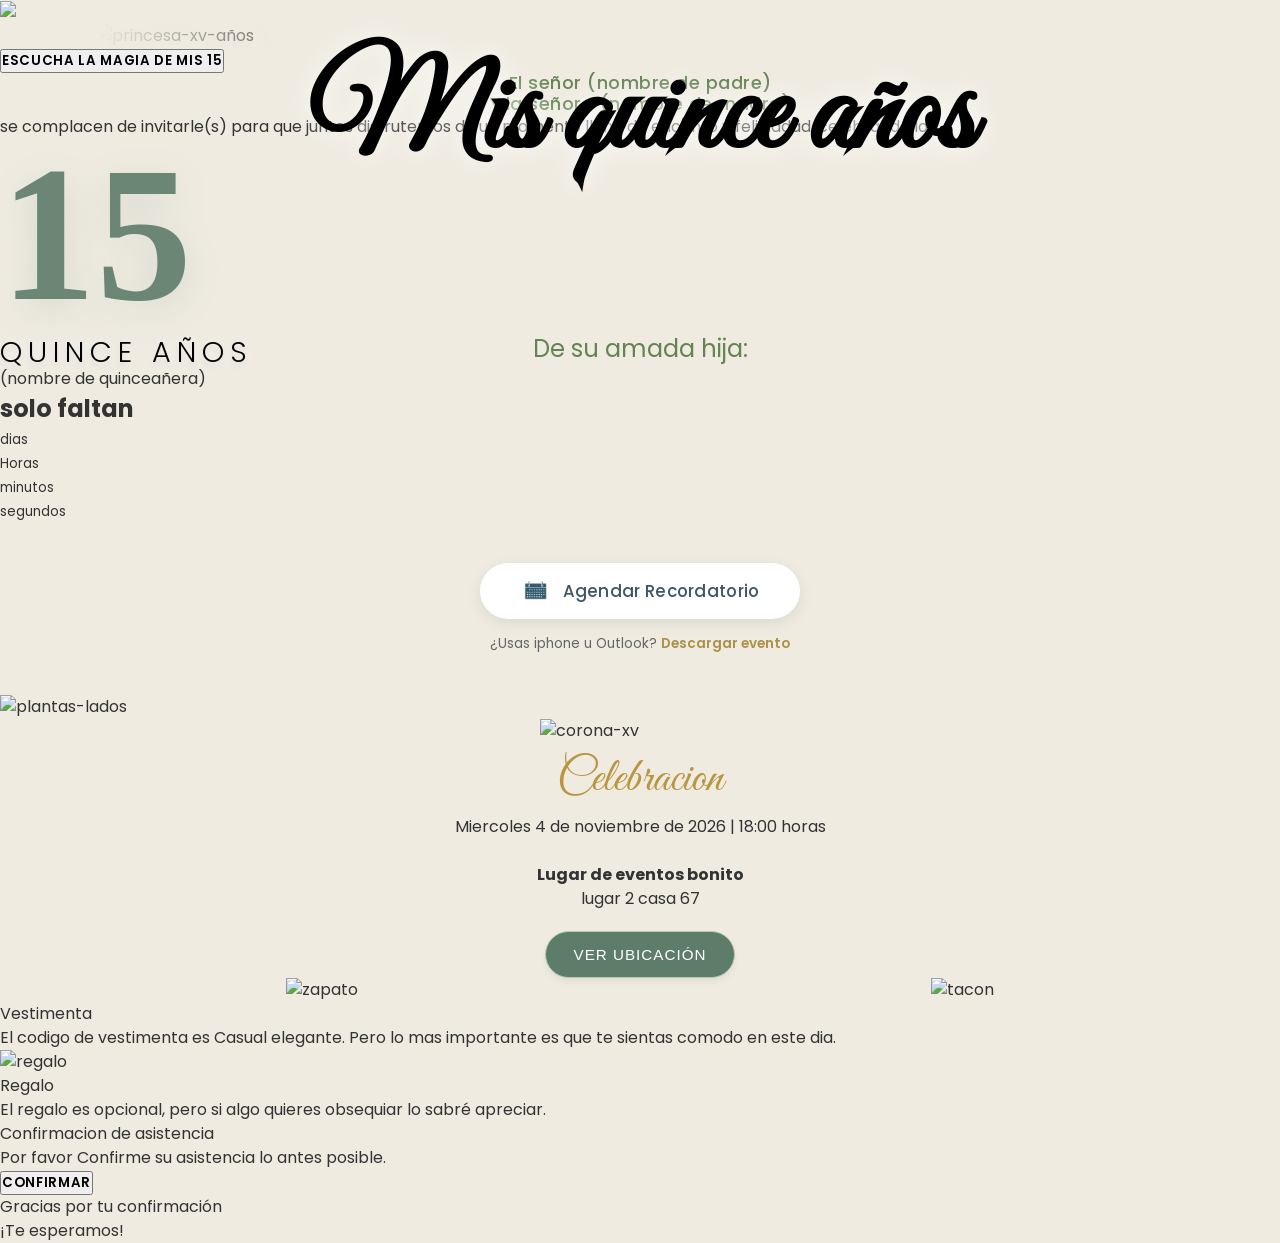
==== commit b1d48e72: "refactor: continue HTML refactor up to contador section" ====
--- a/index.html
+++ b/index.html
@@ -50,75 +50,73 @@
           Escucha la magia de mis 15
         </button>
       </div>
-      <!-- me qeude aqui we -->
-      <div class="invitacion-texto">
-        <div class="padres-container">
-          <p class="nombre-padre">El señor (nombre de padre)</p>
-          <p class="nombre-madre">Y la señora (nombre de madre)</p>
-        </div>
-        <p class="inv-text">
+    </section>
+    <section class="invitacion">
+      <div class="contenedor-invitacion-texto-padres">
+        <p class="nombre-padre">El señor (nombre de padre)</p>
+        <p class="nombre-madre">Y la señora (nombre de madre)</p>
+        <p class="invitacion-texto">
           se complacen de invitarle(s) para que juntos disfrutemos de un momento
           lleno de encanto y feliciddad, celebrando los:
         </p>
-        <div class="caja-15">
-          <p class="numero-quince">15</p>
-          <p class="texto-15">Quince años</p>
+      </div>
+      <div class="contendedor-15">
+        <p class="numero-quince">15</p>
+        <p class="texto-15">Quince años</p>
+      </div>
+      <p class="conector-inv">De su amada hija:</p>
+      <p class="nombre-quinceañera">(nombre de quinceañera)</p>
+    </section>
+
+    <section class="section-contador">
+      <h2 class="text-contador">solo faltan</h2>
+      <div class="contenedor-contador">
+        <div class="bloques-tiempo">
+          <span id="valor-dias"></span>
+          <small class="subtitulo-dias">dias</small>
         </div>
-        <p class="conector-inv">De su amada hija:</p>
-        <p class="nombre-15">(nombre de quinceañera)</p>
+
+        <div class="bloques-tiempo">
+          <span id="valor-horas"></span>
+          <small class="subtitulo-horas">Horas</small>
+        </div>
+
+        <div class="bloques-tiempo">
+          <span id="valor-minutos"></span>
+          <small class="subtitulo-minutos">minutos</small>
+        </div>
+
+        <div class="bloques-tiempo">
+          <span id="valor-segundos"></span>
+          <small class="subtitulo-segundos">segundos</small>
+        </div>
       </div>
     </section>
+    <!-- me quede aqui we -->
 
-    <section class="sec-2">
-      <section class="sec-2">
-        <p id="text-contador">solo faltan</p>
+    <div class="agendar-calendario">
+      <button id="googleBtn">
+        <img
+          src="img/iconos/calendario.png"
+          alt="icono de calendario"
+          class="icono-dentro-btn"
+        />
+        Agendar Recordatorio
+      </button>
+      <p class="alternativa">
+        ¿Usas iphone u Outlook?
+        <a href="javascript:void(0)" id="icsLink">Descargar evento</a>
+      </p>
+    </div>
 
-        <div id="contador">
-          <div class="bloque-tiempo">
-            <span id="dias"></span>
-            <small class="dias">dias</small>
-          </div>
-
-          <div class="bloque-tiempo">
-            <span id="horas"></span>
-            <small class="horas">Horas</small>
-          </div>
-
-          <div class="bloque-tiempo">
-            <span id="minutos"></span>
-            <small class="minutos">minutos</small>
-          </div>
-
-          <div class="bloque-tiempo">
-            <span id="segundos"></span>
-            <small class="segundos">segundos</small>
-          </div>
-        </div>
-      </section>
-
-      <div class="agendar-calendario">
-        <button id="googleBtn">
-          <img
-            src="img/iconos/calendario.png"
-            alt="icono de calendario"
-            class="icono-dentro-btn"
-          />
-          Agendar Recordatorio
-        </button>
-        <p class="alternativa">
-          ¿Usas iphone o Outlook?
-          <a href="javascript:void(0)" id="icsLink">Descargar evento</a>
-        </p>
-      </div>
-    </section>
     <section class="sec-3">
-      <!-- <div class="planta-ladito">
+      <div class="planta-ladito">
         <img
           class="plantas-decoracion-lados"
           src="img/decoracion/plantas-decoracion-lados.png"
           alt="plantas-lados"
         />
-      </div> -->
+      </div>
       <img
         class="corona-xv"
         src="img/decoracion/corona-xv.png"
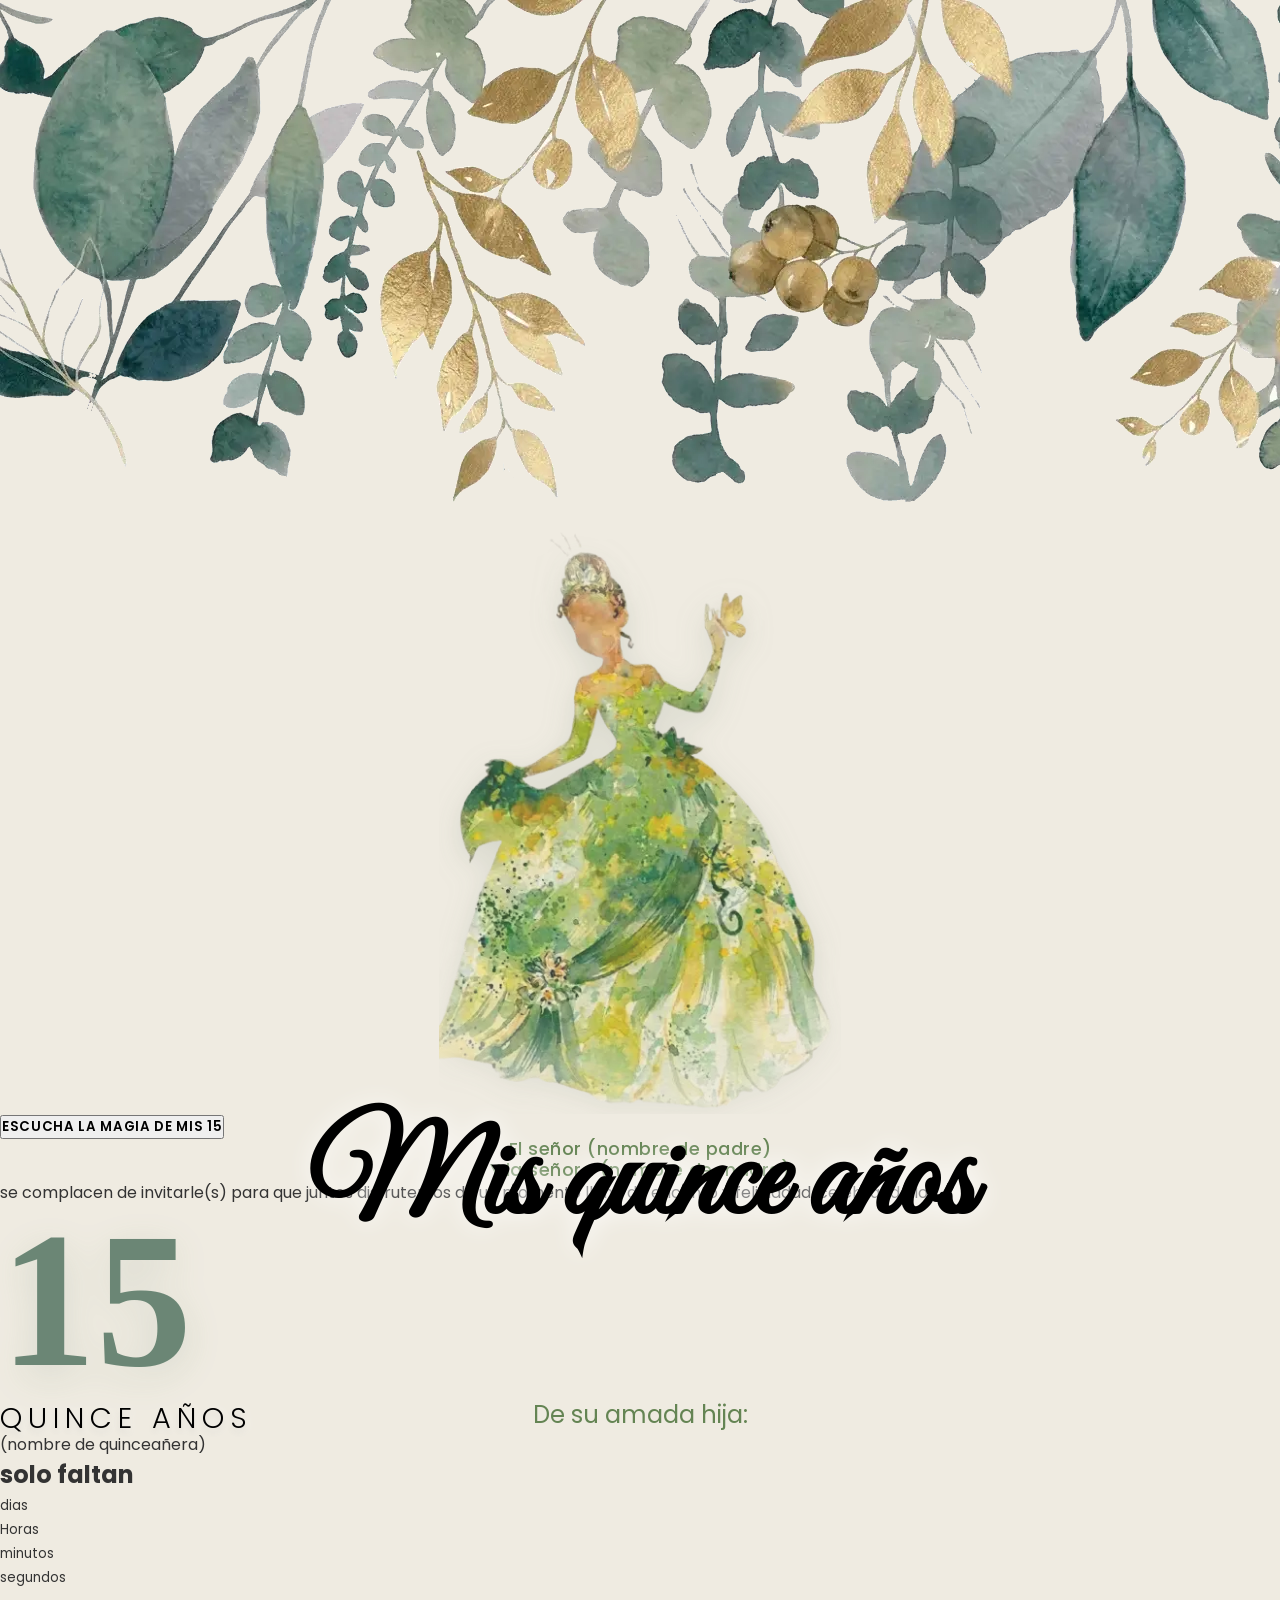
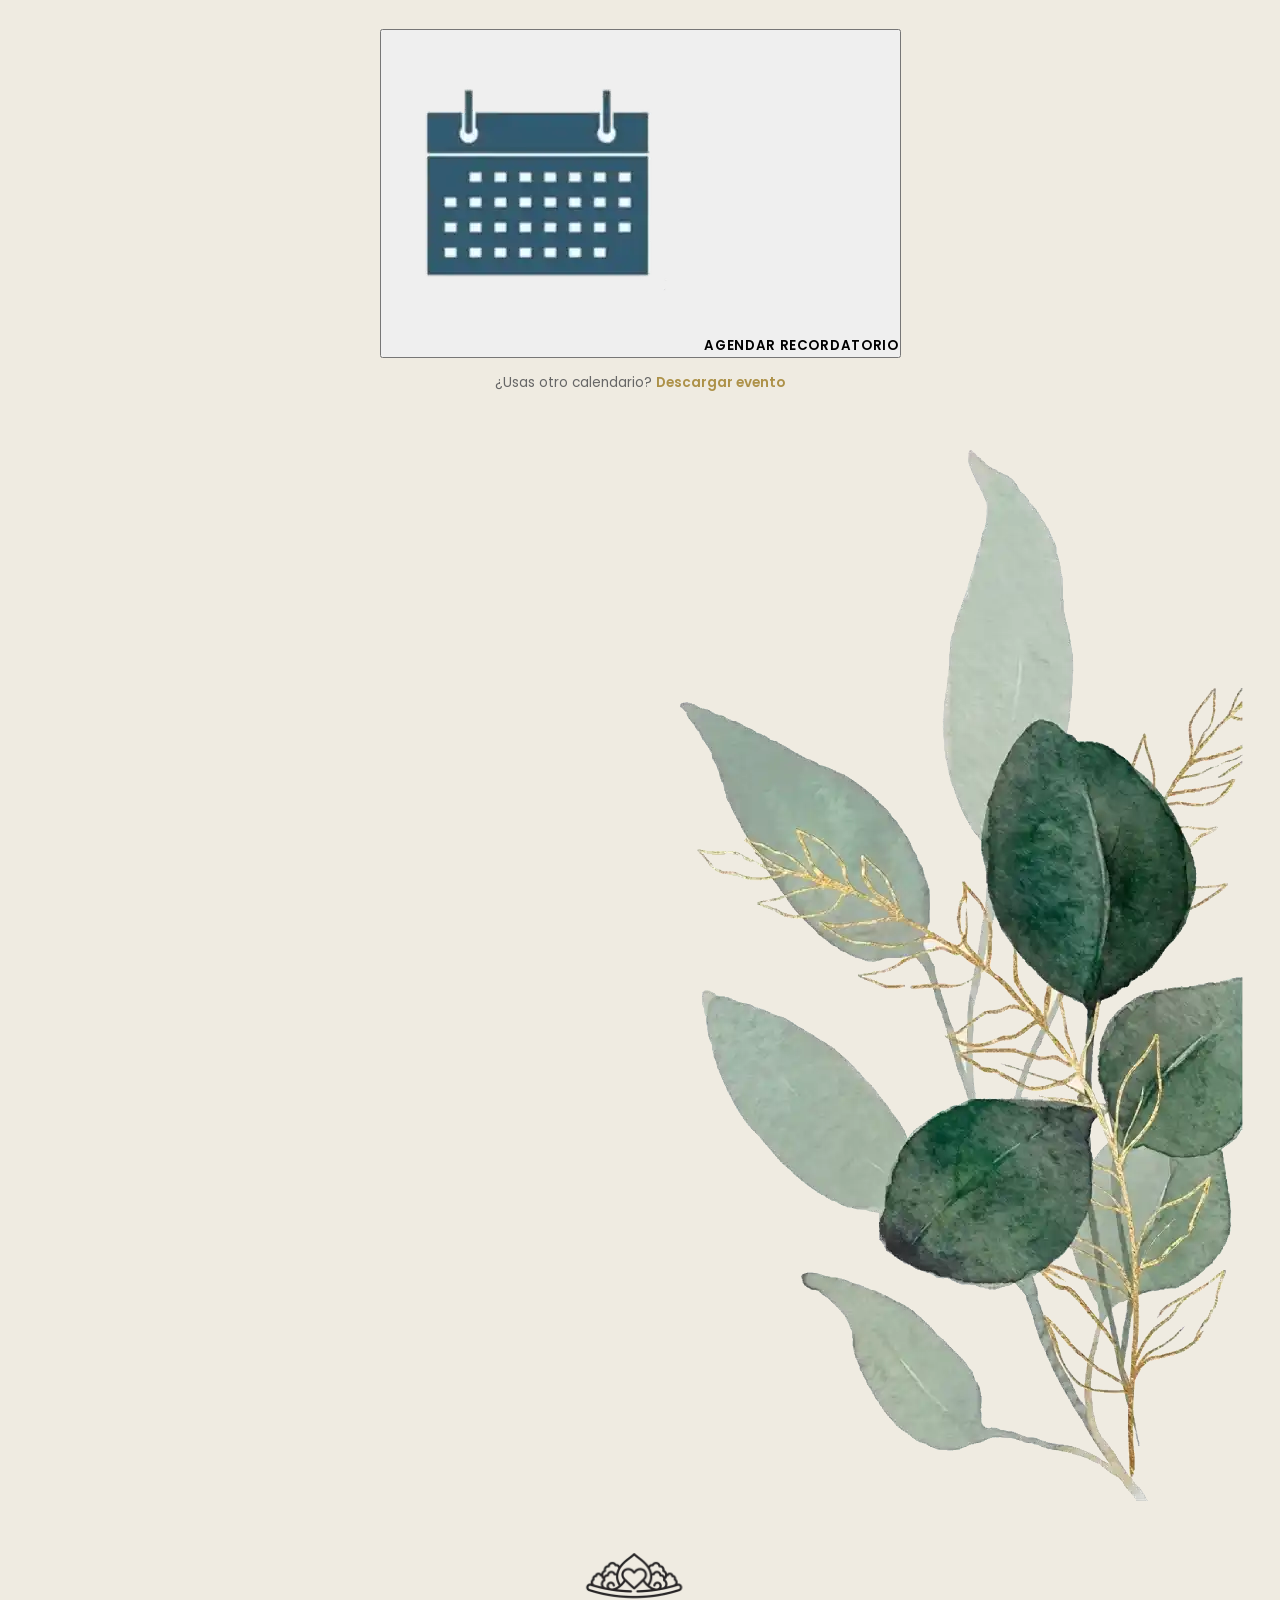
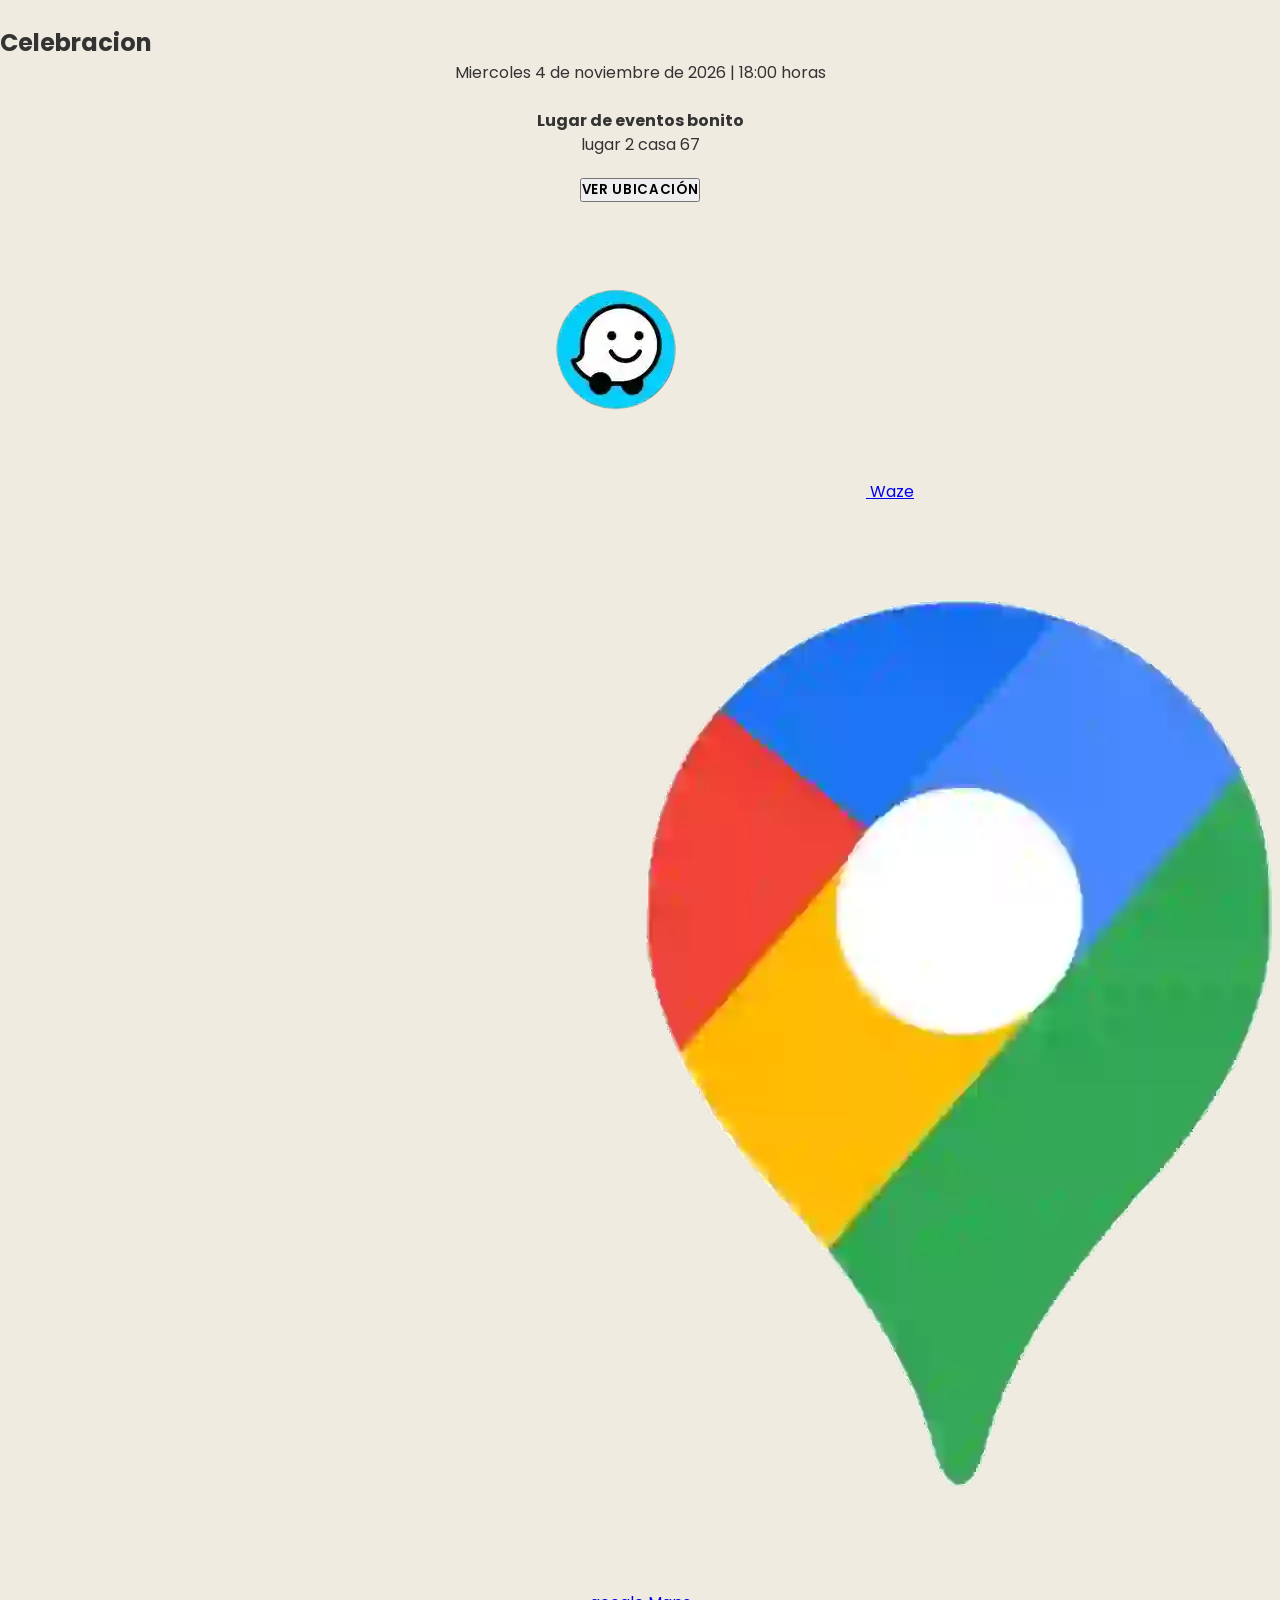
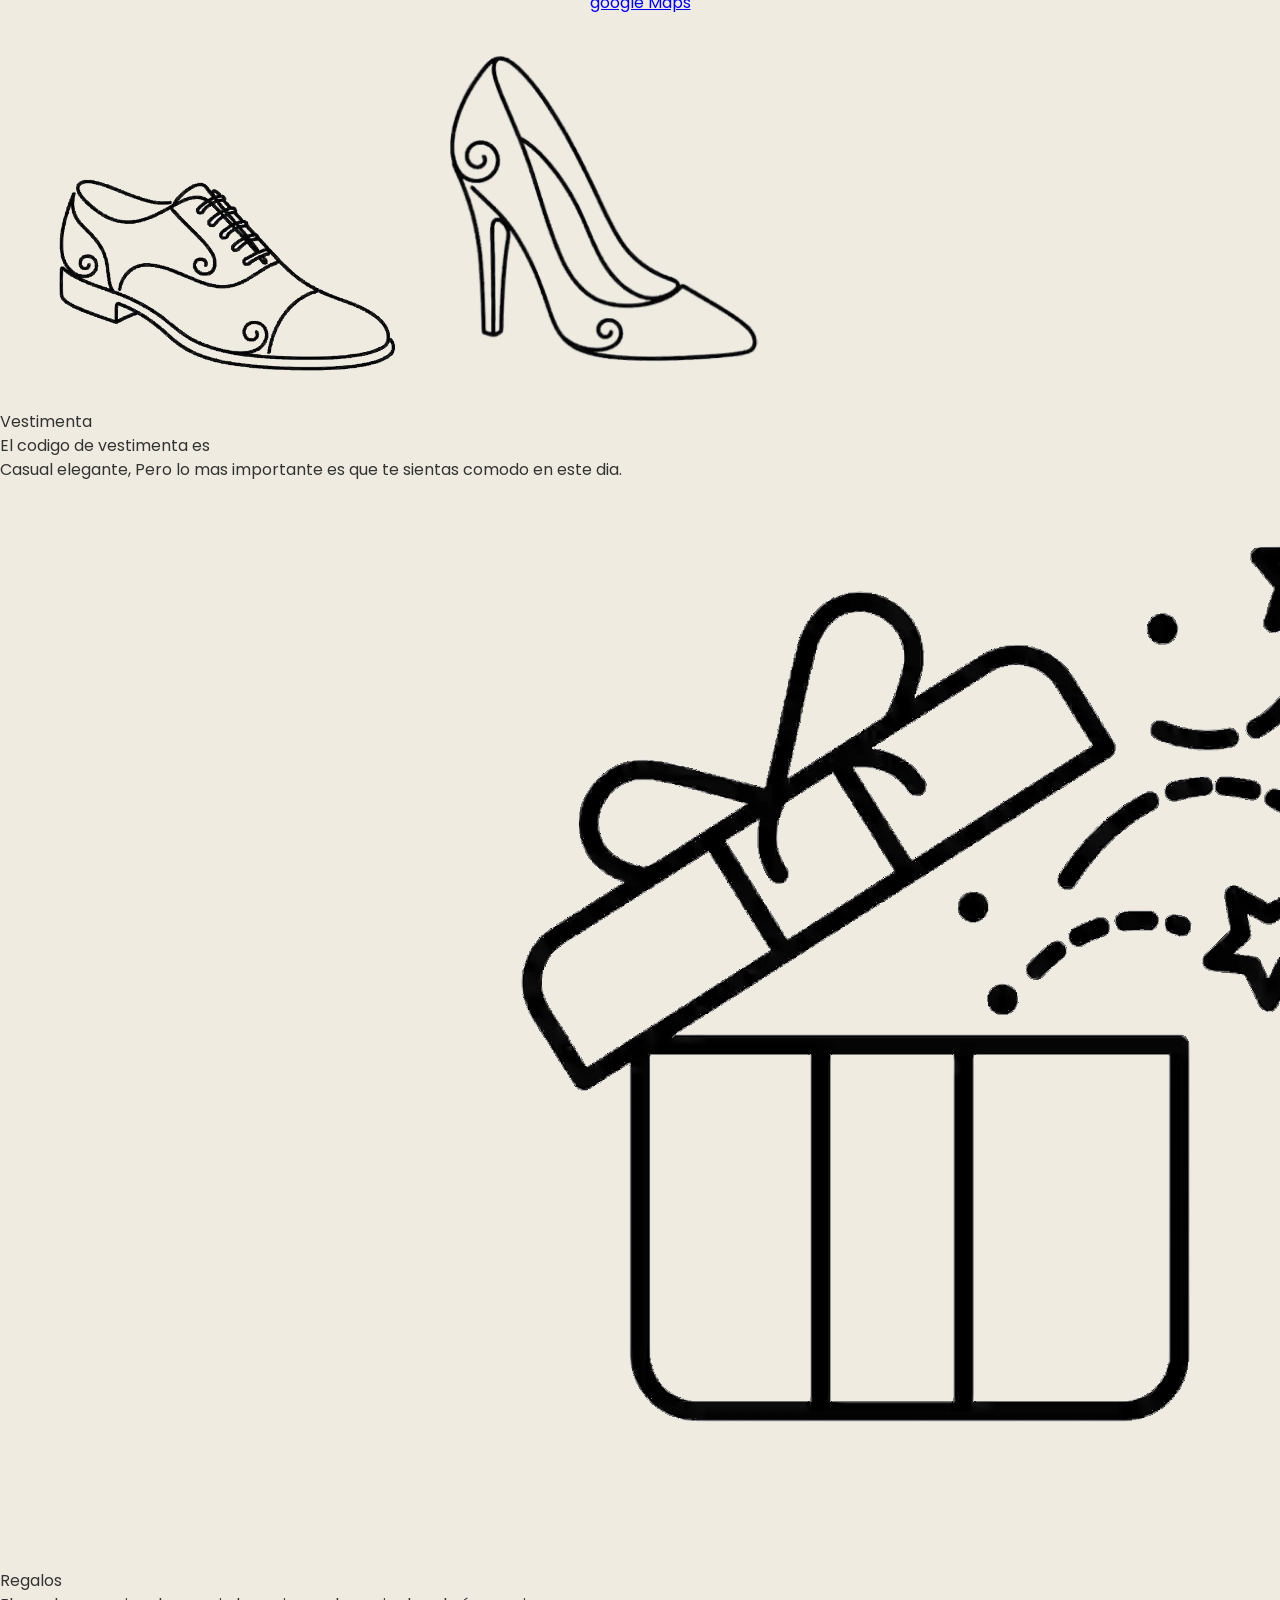
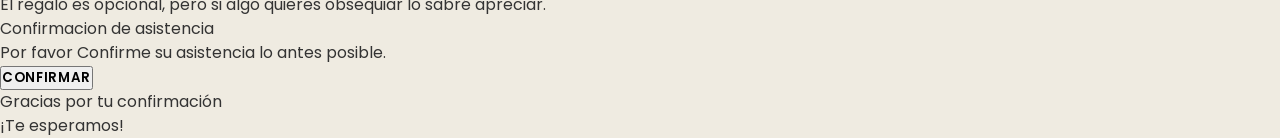
==== commit ff9519b5: "refactor: restructure and clean up HTML architecture" ====
--- a/index.html
+++ b/index.html
@@ -29,13 +29,16 @@
   <body>
     <section class="hero">
       <div class="div-planta-superior-hero">
-        <img class="planta-superior-hero" src="img/decoracion/plantas-pc.png" />
+        <img
+          class="planta-superior-hero"
+          src="img/decoracion/planta-superior-hero.webp"
+        />
       </div>
 
       <div class="contenedor-imagen-h1">
         <img
           class="princesa"
-          src="img/decoracion/princesa.png"
+          src="img/decoracion/princesa.webp"
           alt="princesa-xv-años"
         />
         <h1 class="titulo-global">Mis quince años</h1>
@@ -92,102 +95,108 @@
         </div>
       </div>
     </section>
-    <!-- me quede aqui we -->
-
-    <div class="agendar-calendario">
-      <button id="googleBtn">
-        <img
-          src="img/iconos/calendario.png"
+
+    <section class="agendar-calendario">
+      <button id="googleCalendarBtn">
+        <img
+          src="img/iconos/icono-calendario.webp"
           alt="icono de calendario"
           class="icono-dentro-btn"
         />
         Agendar Recordatorio
       </button>
       <p class="alternativa">
-        ¿Usas iphone u Outlook?
+        ¿Usas otro calendario?
         <a href="javascript:void(0)" id="icsLink">Descargar evento</a>
       </p>
-    </div>
-
-    <section class="sec-3">
-      <div class="planta-ladito">
+    </section>
+
+    <section class="fecha-celebracion">
+      <div class="imagenes-celebracion">
         <img
           class="plantas-decoracion-lados"
-          src="img/decoracion/plantas-decoracion-lados.png"
+          src="img/decoracion/plantas-decoracion-lados.webp"
           alt="plantas-lados"
         />
-      </div>
-      <img
-        class="corona-xv"
-        src="img/decoracion/corona-xv.png"
-        alt="corona-xv"
-      />
-      <p class="celebracion-text">Celebracion</p>
+        <img
+          class="corona-xv"
+          src="img/decoracion/corona-xv.webp"
+          alt="corona-xv"
+        />
+      </div>
+
+      <h2 class="subtitulo-celebracion">Celebracion</h2>
       <p class="fecha">Miercoles 4 de noviembre de 2026 | 18:00 horas</p>
       <div class="lugar">
         <p class="ubicacion">Lugar de eventos bonito</p>
         <p class="direccion">lugar 2 casa 67</p>
       </div>
-      <div class="contenedor-ubication">
-        <div class="contenedor-ubicacion">
-          <div class="menu-wrapper">
-            <button class="minimal-btn" id="btnUbicacion">Ver Ubicación</button>
-
-            <div id="opciones-mapas" class="ver-ubica">
-              <a
-                href="https://ul.waze.com/ul?venue_id=176554129.1765672363.512874&overview=yes&utm_campaign=default&utm_source=waze_website&utm_medium=lm_share_location"
-                target="_blank"
-                class="boton-opcion"
-              >
-                <img src="img/iconos/waze.png" alt="Waze" />
-                <span>Waze</span>
-              </a>
-              <a
-                href="https://maps.app.goo.gl/AWffqRcRPrHgx5Xt8"
-                target="_blank"
-                class="boton-opcion"
-              >
-                <img src="img/iconos/google-maps.png" alt="Maps" />
-                <span>Maps</span>
-              </a>
-            </div>
-          </div>
-        </div>
-        <!-- aqui -->
-      </div>
-    </section>
-    <section class="sec-4">
-      <div class="iconos-vest">
-        <img class="zapato" src="img/decoracion/zapato.png" alt="zapato" />
-        <img class="tacon" src="img/decoracion/tacon.png" alt="tacon" />
-      </div>
-      <div class="vestimenta">
+    </section>
+
+    <section class="contenedor-ubicacion">
+      <button class="ver-ubicacion" id="btnUbicacion">Ver Ubicación</button>
+
+      <div id="opcion-waze" class="ubicacion-waze">
+        <a
+          href="https://ul.waze.com/ul?venue_id=176554129.1765672363.512874&overview=yes&utm_campaign=default&utm_source=waze_website&utm_medium=lm_share_location"
+          target="_blank"
+          class="btn-opcion-waze"
+        >
+          <img src="img/iconos/waze.webp" />
+          <span>Waze</span>
+        </a>
+      </div>
+
+      <div class="ubicacion-googlemaps">
+        <a
+          href="https://maps.app.goo.gl/AWffqRcRPrHgx5Xt8"
+          target="_blank"
+          class="btn-opcion-googlemaps"
+        >
+          <img src="img/iconos/google-maps.webp" alt="Maps" />
+          <span>google Maps</span>
+        </a>
+      </div>
+    </section>
+
+    <section class="vestimenta">
+      <div class="iconos-vestimenta">
+        <img class="zapato" src="img/decoracion/zapato.webp" alt="zapato" />
+        <img class="tacon" src="img/decoracion/tacon.webp" alt="tacon" />
+      </div>
+
+      <div class="texto-vestimenta">
         <p class="titulo-vestimenta">Vestimenta</p>
+        <p class="subtitulo-vestimenta">El codigo de vestimenta es</p>
         <p class="codigo-vestimenta">
-          El codigo de vestimenta es
-          <span class="resaltar-vestimenta">Casual elegante.</span> Pero lo mas
-          importante es que te sientas comodo en este dia.
+          Casual elegante, Pero lo mas importante es que te sientas comodo en
+          este dia.
         </p>
       </div>
     </section>
-    <section class="sec-5">
-      <img class="img-regalo" src="img/decoracion/regalo.png" alt="regalo" />
-      <p class="titulo-regalo">Regalo</p>
+
+    <section class="regalos">
+      <img class="img-regalo" src="img/decoracion/regalo.webp" />
+      <p class="titulo-regalo">Regalos</p>
       <p class="txt-regalo">
         El regalo es opcional, pero si algo quieres obsequiar lo sabré apreciar.
       </p>
     </section>
-    <section class="sec-6">
+
+    <section class="confirmar-asistencia">
       <p class="titulo-confirmacion">Confirmacion de asistencia</p>
       <p class="txt-confirmacion">
         Por favor Confirme su asistencia lo antes posible.
       </p>
       <button id="boton-confirmacion" type="submit">Confirmar</button>
-      <div id="mensaje" class="mensaje">Gracias por tu confirmación</div>
-    </section>
-    <section class="sec-7">
-      <p class="despedida">¡Te esperamos!</p>
-    </section>
+      <div id="mensaje-comfirmacion" class="mensaje-confirmacion">
+        Gracias por tu confirmación
+      </div>
+    </section>
+    <div class="despedida">
+      <p class="texto-despedida">¡Te esperamos!</p>
+    </div>
     <script src="script.js"></script>
   </body>
 </html>
+<!-- me quede aqui we -->
